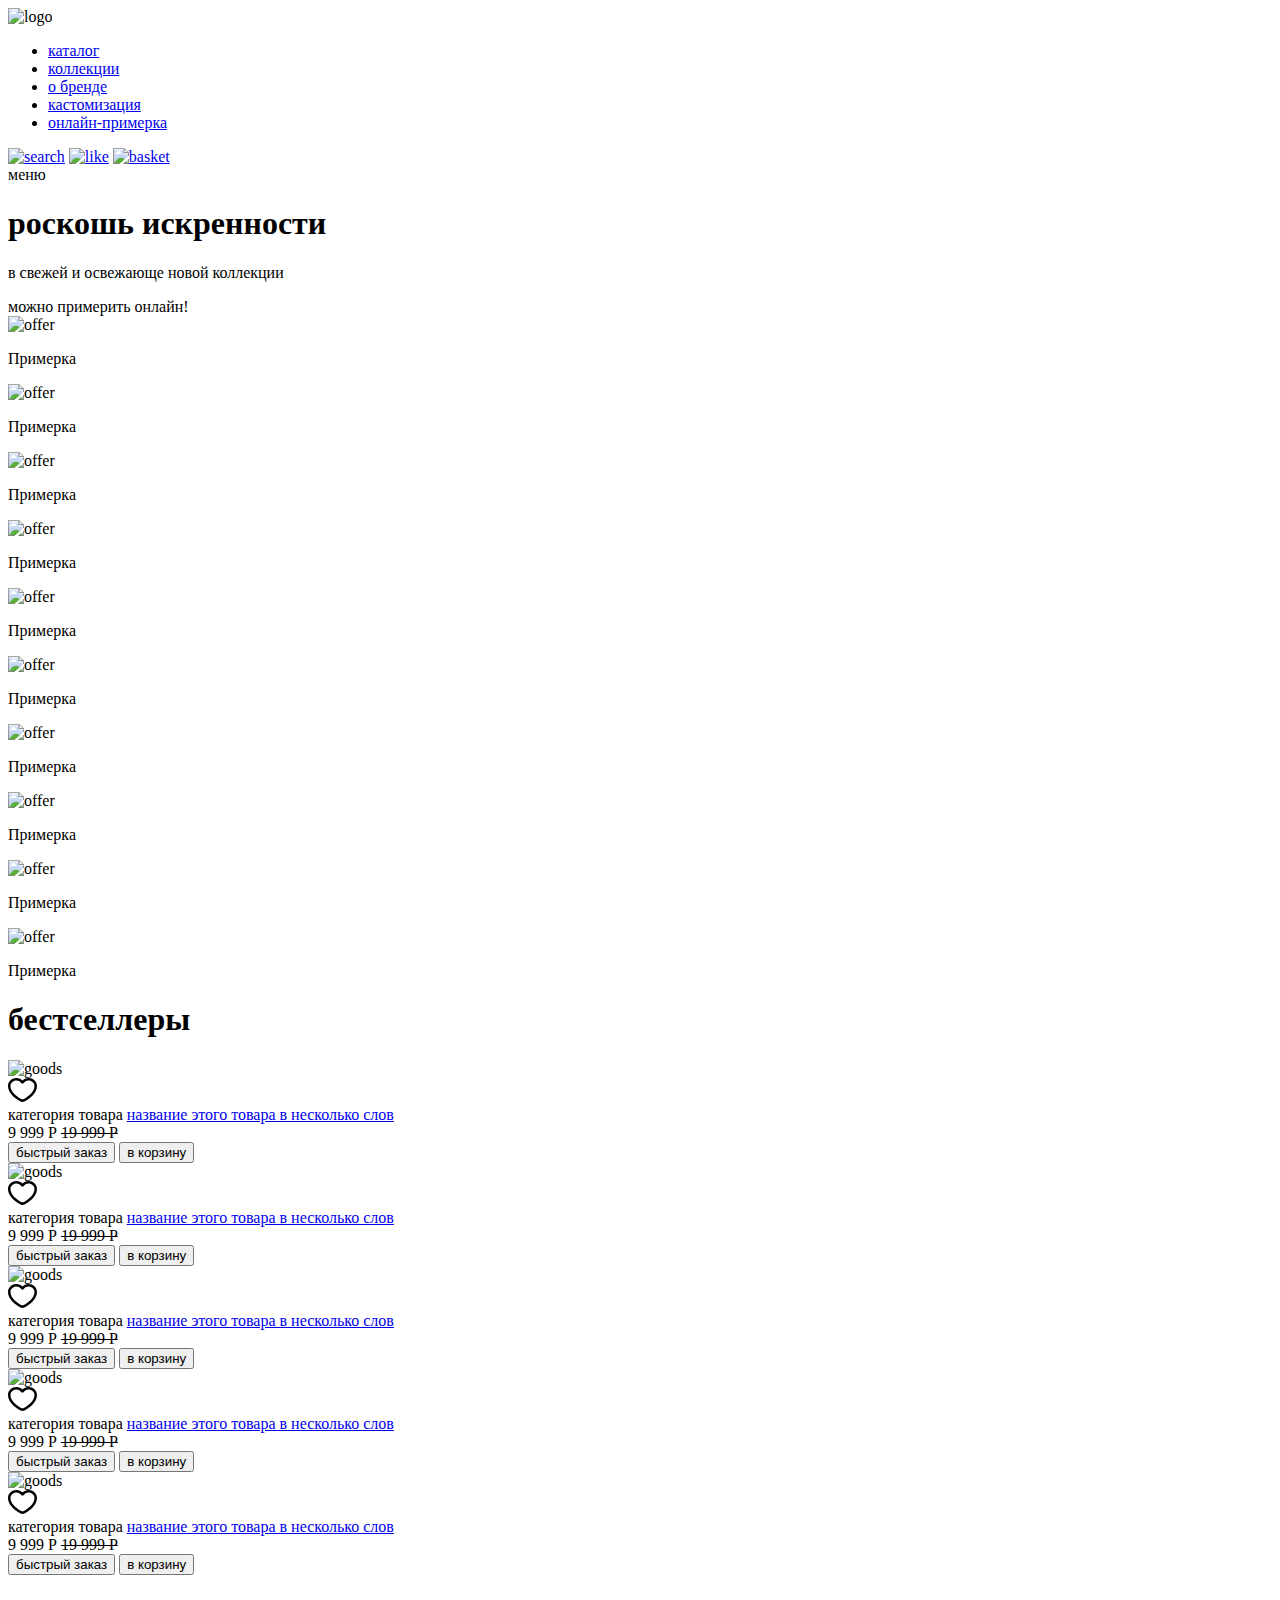
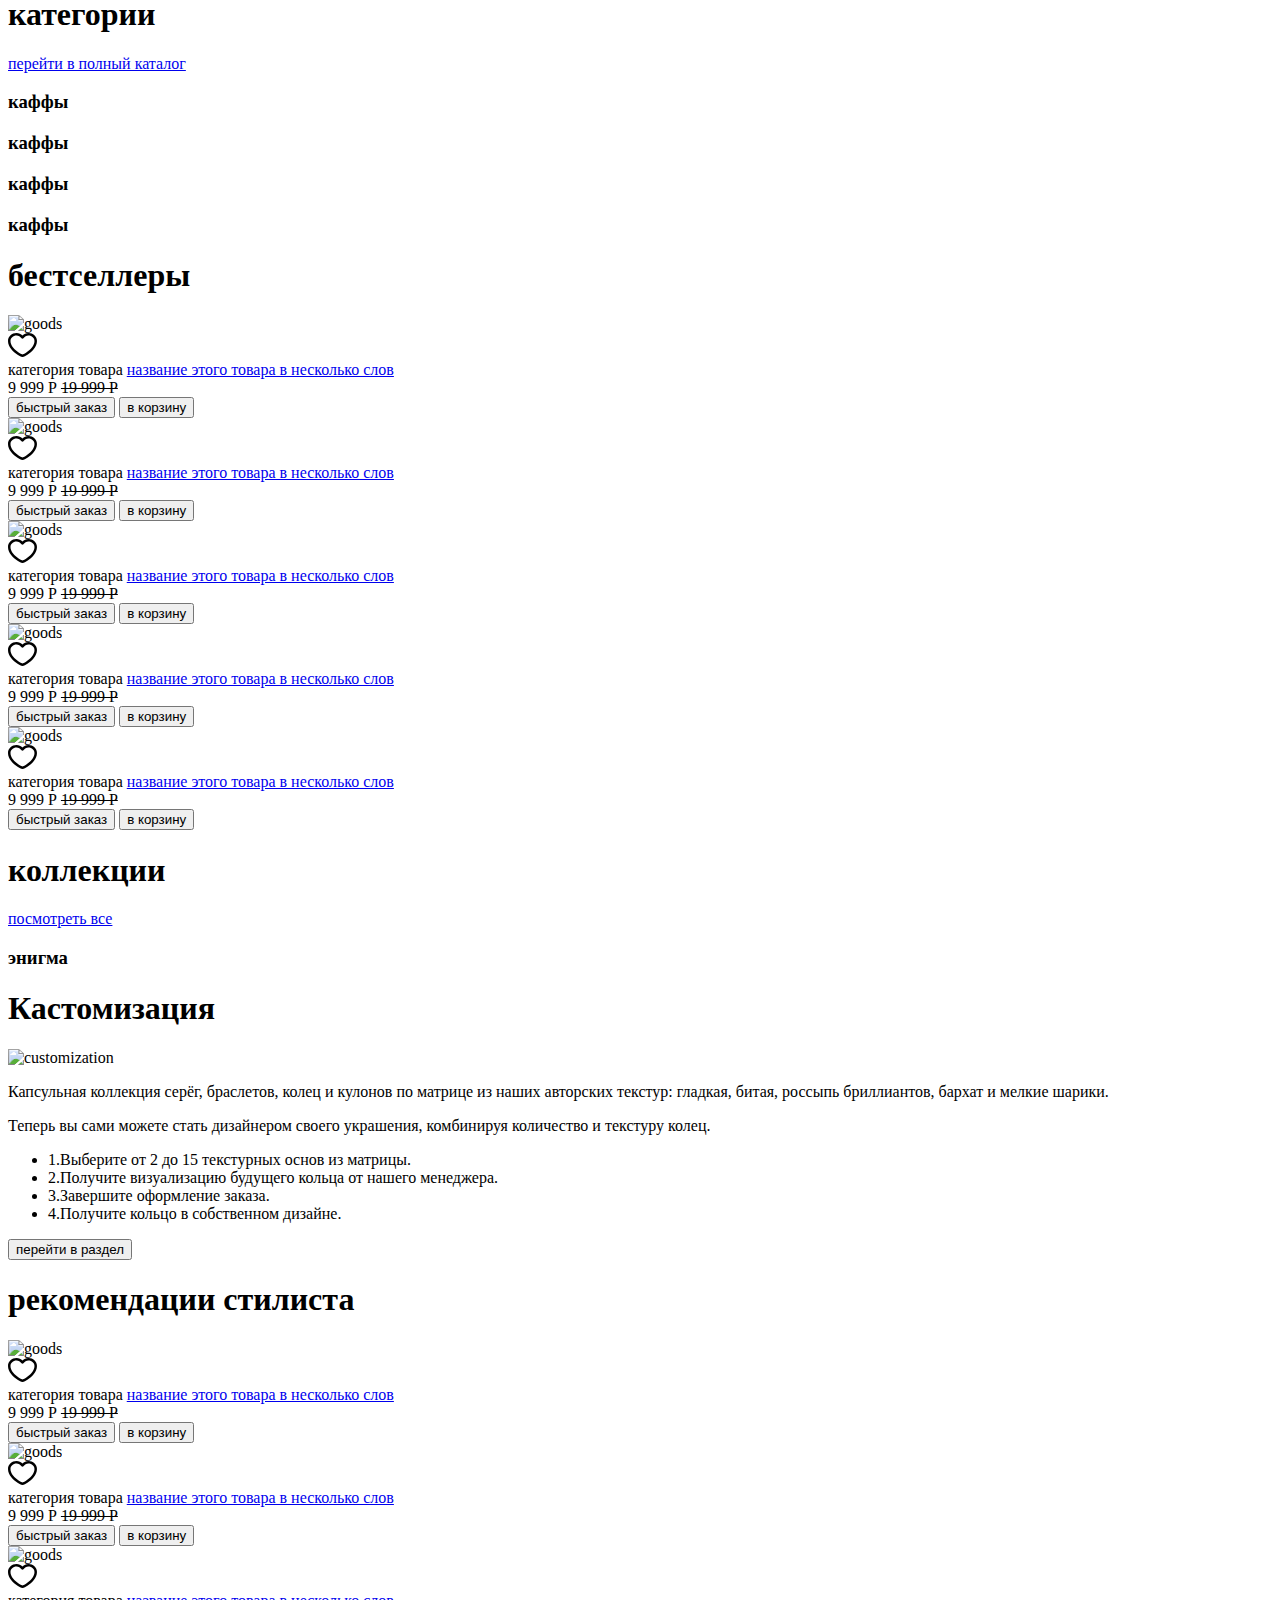
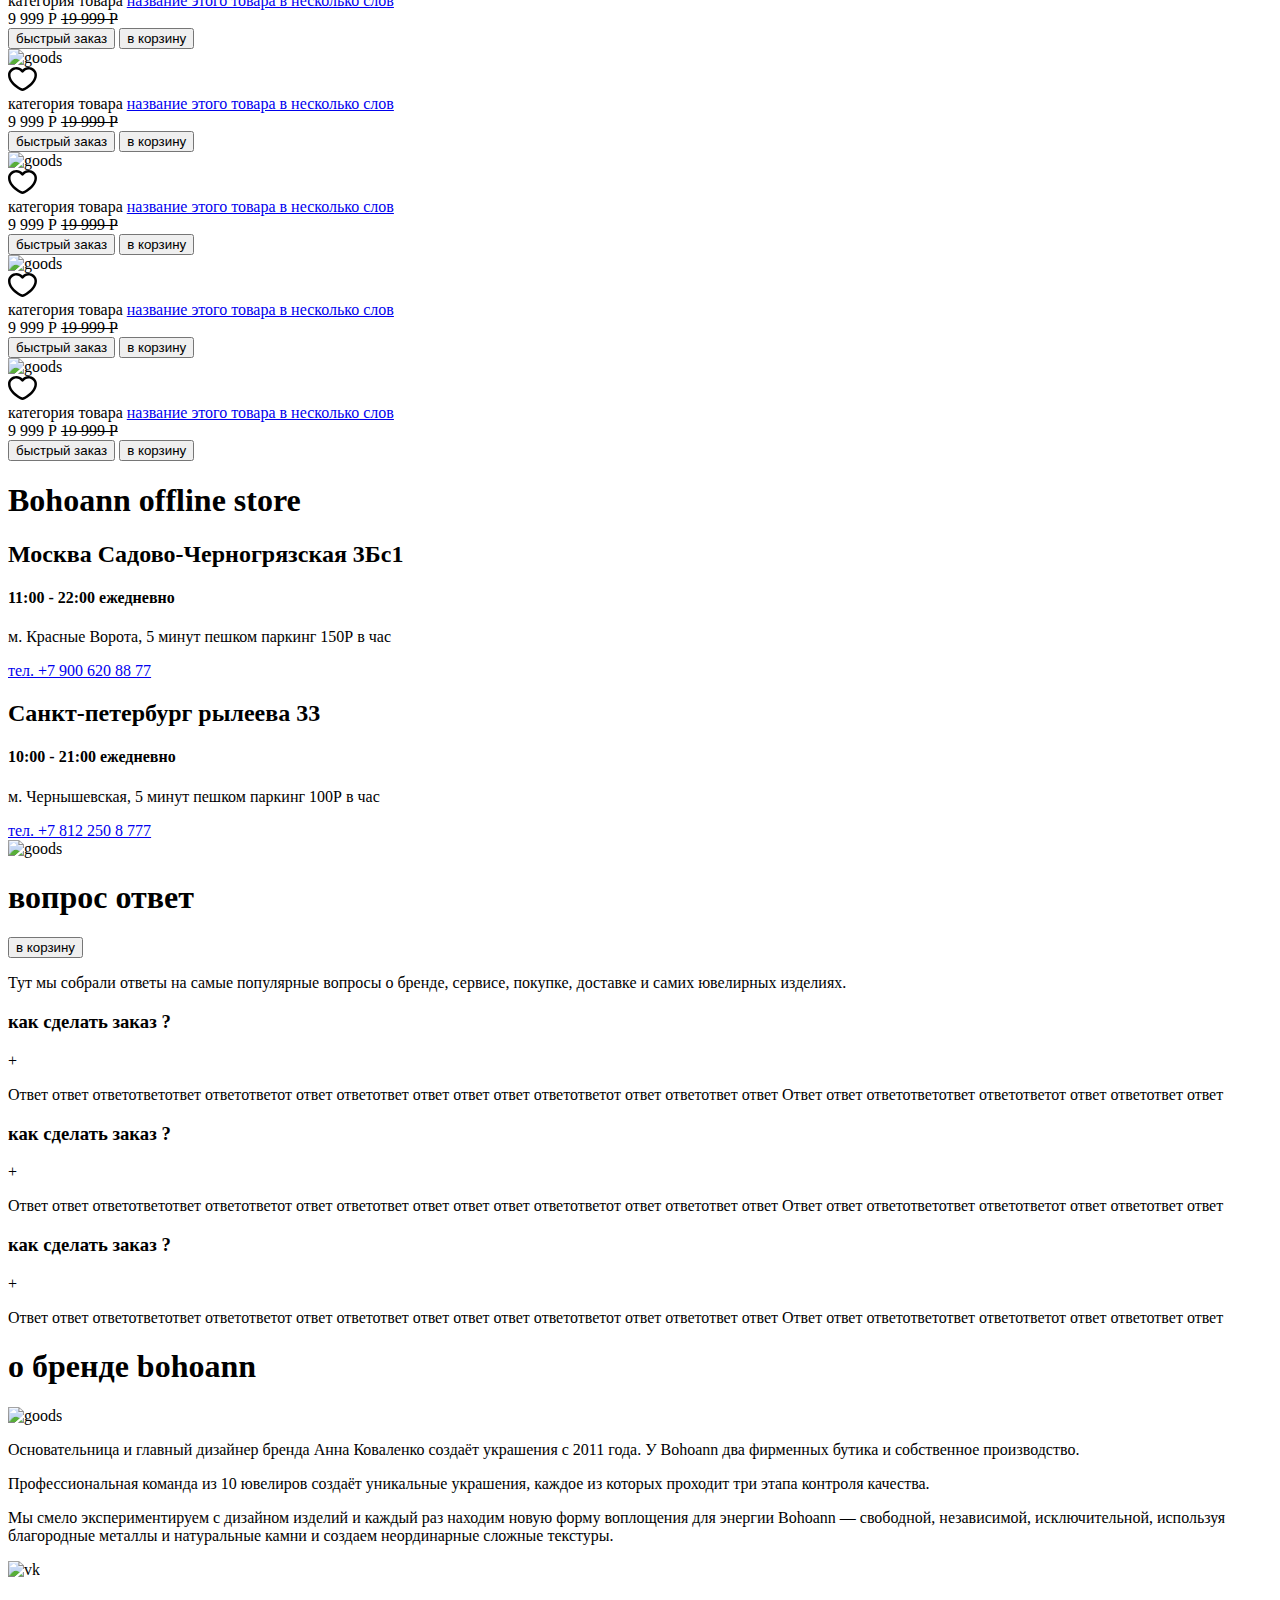
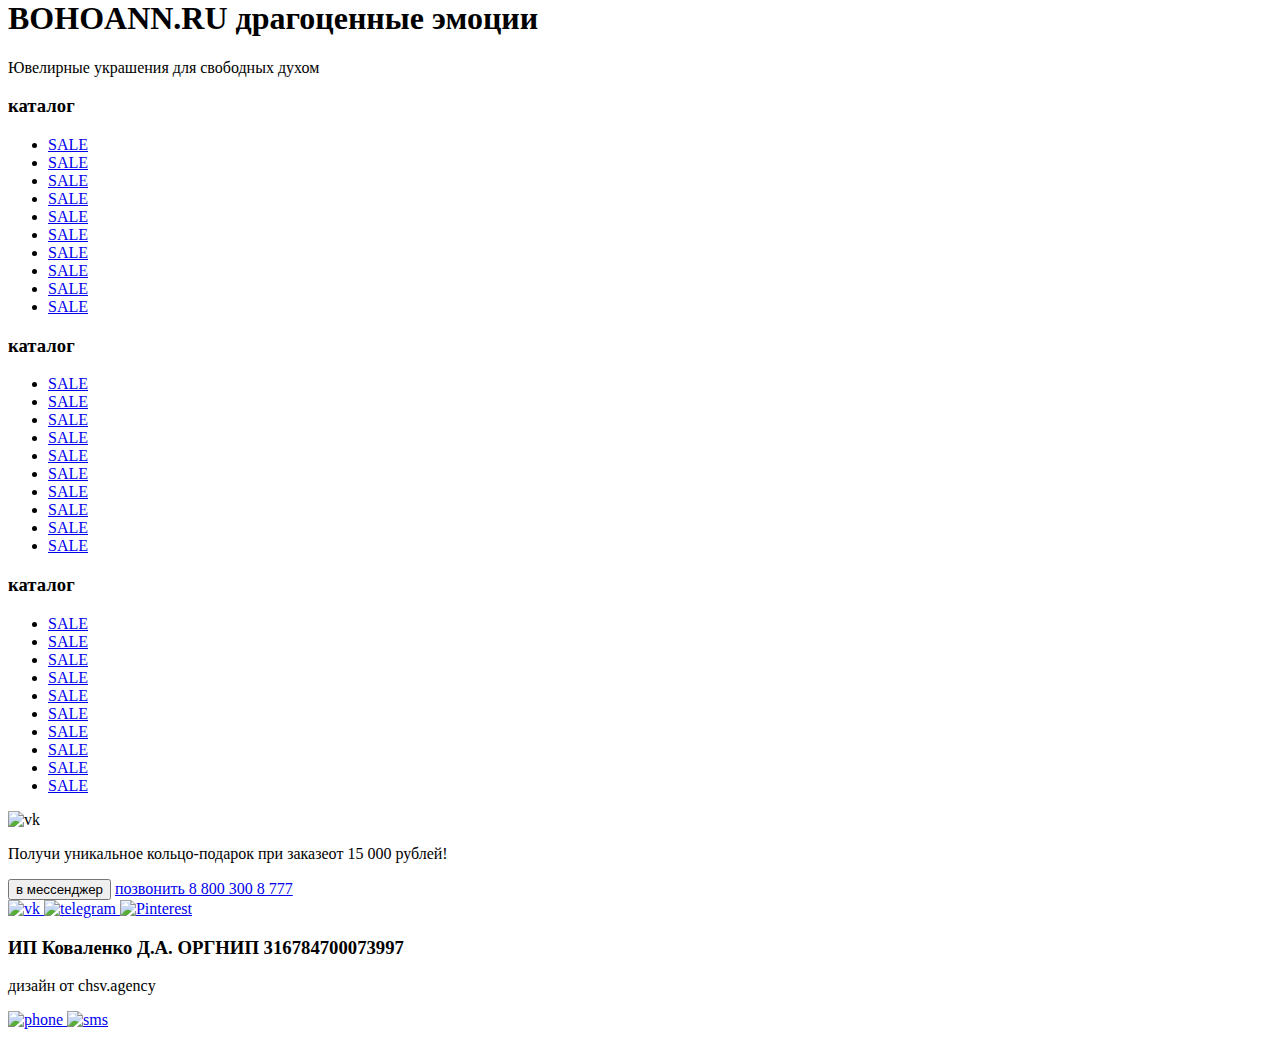
==== index.html @ 62b2c71e "Add files via upload" ====
<!DOCTYPE html>
<html lang="en">
<head>
	<meta charset="UTF-8">
	<meta name="viewport" content="width=device-width, initial-scale=1.0">
	<title>Document</title>

	<!-- style -->
	<link rel="stylesheet" type="text/css" href="assets/style/style.css">

	<!-- fonts -->
	<link rel="preconnect" href="https://fonts.googleapis.com">
	<link rel="preconnect" href="https://fonts.gstatic.com" crossorigin>
	<link href="https://fonts.googleapis.com/css2?family=Montserrat:ital,wght@0,200;0,400;0,500;0,600;1,300;1,600;1,700;1,800&display=swap" rel="stylesheet">

	<!-- libs -->
	<link rel="stylesheet" href="https://cdnjs.cloudflare.com/ajax/libs/slick-carousel/1.8.1/slick-theme.css" integrity="sha512-6lLUdeQ5uheMFbWm3CP271l14RsX1xtx+J5x2yeIDkkiBpeVTNhTqijME7GgRKKi6hCqovwCoBTlRBEC20M8Mg==" crossorigin="anonymous" referrerpolicy="no-referrer" />
	<link rel="stylesheet" href="https://cdnjs.cloudflare.com/ajax/libs/slick-carousel/1.8.1/slick.css" integrity="sha512-wR4oNhLBHf7smjy0K4oqzdWumd+r5/+6QO/vDda76MW5iug4PT7v86FoEkySIJft3XA0Ae6axhIvHrqwm793Nw==" crossorigin="anonymous" referrerpolicy="no-referrer" />
</head>
<body>
	
	<header>
		<div class="container">
			<div class="header__inner">
				<div class="logo">
					<img src="./assets/images/icons/logo.svg" alt="logo">
				</div>	
				<nav>
					<ul>
						<li>
							<a href="#">каталог</a>
						</li>
						<li>
							<a href="#">коллекции</a>
						</li>
						<li>
							<a href="#">о  бренде </a>
						</li>
						<li>
							<a href="#">кастомизация</a>
						</li>
						<li>
							<a href="#">онлайн-примерка</a>
						</li>
					</ul>
				</nav>
				<div class="icons">
					<a href="#"><img src="./assets/images/icons/search.svg" alt="search"></a>
					<a href="#"><img src="./assets/images/icons/like.svg" alt="like"></a>
					<a href="#"><img src="./assets/images/icons/basket.svg" alt="basket"></a>
				</div>
				<div class="menu">
					<span>меню</span>
				</div>	
			</div>
		</div>
	</header>

	<div class="intro">
		<div class="container">
			<div class="text">
				<h1>роскошь искренности</h1>
				<p>в свежей и освежающе новой коллекции</p>
				<span>можно примерить онлайн!</span>
			</div>
		</div>
	</div>

	<div class="offer">
		<div class="container">
			<div class="offer__inner">
				<a class="offer__item">
					<div class="img">
						<img src="./assets/images/offer.png" alt="offer">
					</div>
					<p>Примерка</p>
				</a>
				<a class="offer__item">
					<div class="img">
						<img src="./assets/images/offer.png" alt="offer">
					</div>
					<p>Примерка</p>
				</a>
				<a class="offer__item">
					<div class="img">
						<img src="./assets/images/offer.png" alt="offer">
					</div>
					<p>Примерка</p>
				</a>
				<a class="offer__item">
					<div class="img">
						<img src="./assets/images/offer.png" alt="offer">
					</div>
					<p>Примерка</p>
				</a>
				<a class="offer__item">
					<div class="img">
						<img src="./assets/images/offer.png" alt="offer">
					</div>
					<p>Примерка</p>
				</a>
				<a class="offer__item">
					<div class="img">
						<img src="./assets/images/offer.png" alt="offer">
					</div>
					<p>Примерка</p>
				</a>
				<a class="offer__item">
					<div class="img">
						<img src="./assets/images/offer.png" alt="offer">
					</div>
					<p>Примерка</p>
				</a>
				<a class="offer__item">
					<div class="img">
						<img src="./assets/images/offer.png" alt="offer">
					</div>
					<p>Примерка</p>
				</a>
				<a class="offer__item">
					<div class="img">
						<img src="./assets/images/offer.png" alt="offer">
					</div>
					<p>Примерка</p>
				</a>				
				<a class="offer__item">
					<div class="img">
						<img src="./assets/images/offer.png" alt="offer">
					</div>
					<p>Примерка</p>
				</a>

			</div>
		</div>
	</div>

	<div class="goods">
		<div class="container">
			<div class="goods__inner">
				<div class="goods__header"><h1>бестселлеры</h1><div class="googs__slick-arrows"></div></div>
				<div class="cards">
					<div class="goods__item">
						<div class="img">
							<img src="./assets/images/goods.png" alt="goods">
						</div>
						<div class="save">
							<svg xmlns="http://www.w3.org/2000/svg" width="29" height="24" viewBox="0 0 29 24" fill="none">
								<path fill-rule="evenodd" clip-rule="evenodd" d="M0 7.91139C0 3.4416 3.92134 0 8.52414 0C10.8968 0 12.9846 1.11251 14.4828 2.552C15.981 1.11251 18.0687 0 20.4414 0C25.0442 0 28.9655 3.4416 28.9655 7.91139C28.9655 10.9732 27.6598 13.6658 25.8508 15.9419C24.0449 18.2139 21.6827 20.1423 19.4209 21.7092C18.557 22.3077 17.6831 22.8598 16.8832 23.2671C16.1322 23.6496 15.2685 24 14.4828 24C13.697 24 12.8334 23.6496 12.0823 23.2671C11.2825 22.8598 10.4085 22.3077 9.5446 21.7092C7.28284 20.1423 4.92062 18.2139 3.11474 15.9419C1.30573 13.6658 0 10.9732 0 7.91139ZM8.52414 2.48276C5.08262 2.48276 2.48276 5.01368 2.48276 7.91139C2.48276 10.2344 3.46889 12.3972 5.05836 14.397C6.65095 16.4008 8.79381 18.1687 10.9585 19.6683C11.7776 20.2358 12.5491 20.7186 13.209 21.0547C13.9178 21.4157 14.3283 21.5172 14.4828 21.5172C14.6372 21.5172 15.0478 21.4157 15.7565 21.0547C16.4164 20.7186 17.1879 20.2358 18.007 19.6683C20.1717 18.1687 22.3146 16.4008 23.9072 14.397C25.4966 12.3972 26.4828 10.2344 26.4828 7.91139C26.4828 5.01368 23.8829 2.48276 20.4414 2.48276C18.4649 2.48276 16.6192 3.6636 15.4669 5.16235C15.2319 5.46796 14.8683 5.64706 14.4828 5.64706C14.0973 5.64706 13.7336 5.46796 13.4987 5.16235C12.3463 3.6636 10.5007 2.48276 8.52414 2.48276Z" fill="black"/>
							</svg>
						</div>
						<span>категория товара</span>
						<a href="#">название этого товара в несколько слов</a>
						<div class="price">
							<span>9 999 Р</span>
							<s>19 999 Р</s>
						</div>
						<div class="buttons">
							<a href="#"><button class="button black"><span>быстрый заказ</span></button></a>
							<a href="#"><button class="button white">в корзину</button></a>
						</div>
					</div>
					<div class="goods__item">
						<div class="img">
							<img src="./assets/images/goods.png" alt="goods">
						</div>
						<div class="save">
							<svg xmlns="http://www.w3.org/2000/svg" width="29" height="24" viewBox="0 0 29 24" fill="none">
								<path fill-rule="evenodd" clip-rule="evenodd" d="M0 7.91139C0 3.4416 3.92134 0 8.52414 0C10.8968 0 12.9846 1.11251 14.4828 2.552C15.981 1.11251 18.0687 0 20.4414 0C25.0442 0 28.9655 3.4416 28.9655 7.91139C28.9655 10.9732 27.6598 13.6658 25.8508 15.9419C24.0449 18.2139 21.6827 20.1423 19.4209 21.7092C18.557 22.3077 17.6831 22.8598 16.8832 23.2671C16.1322 23.6496 15.2685 24 14.4828 24C13.697 24 12.8334 23.6496 12.0823 23.2671C11.2825 22.8598 10.4085 22.3077 9.5446 21.7092C7.28284 20.1423 4.92062 18.2139 3.11474 15.9419C1.30573 13.6658 0 10.9732 0 7.91139ZM8.52414 2.48276C5.08262 2.48276 2.48276 5.01368 2.48276 7.91139C2.48276 10.2344 3.46889 12.3972 5.05836 14.397C6.65095 16.4008 8.79381 18.1687 10.9585 19.6683C11.7776 20.2358 12.5491 20.7186 13.209 21.0547C13.9178 21.4157 14.3283 21.5172 14.4828 21.5172C14.6372 21.5172 15.0478 21.4157 15.7565 21.0547C16.4164 20.7186 17.1879 20.2358 18.007 19.6683C20.1717 18.1687 22.3146 16.4008 23.9072 14.397C25.4966 12.3972 26.4828 10.2344 26.4828 7.91139C26.4828 5.01368 23.8829 2.48276 20.4414 2.48276C18.4649 2.48276 16.6192 3.6636 15.4669 5.16235C15.2319 5.46796 14.8683 5.64706 14.4828 5.64706C14.0973 5.64706 13.7336 5.46796 13.4987 5.16235C12.3463 3.6636 10.5007 2.48276 8.52414 2.48276Z" fill="black"/>
							</svg>
						</div>
						<span>категория товара</span>
						<a href="#">название этого товара в несколько слов</a>
						<div class="price">
							<span>9 999 Р</span>
							<s>19 999 Р</s>
						</div>
						<div class="buttons">
							<a href="#"><button class="button black"><span>быстрый заказ</span></button></a>
							<a href="#"><button class="button white">в корзину</button></a>
						</div>
					</div>
					<div class="goods__item">
						<div class="img">
							<img src="./assets/images/goods.png" alt="goods">
						</div>
						<div class="save">
							<svg xmlns="http://www.w3.org/2000/svg" width="29" height="24" viewBox="0 0 29 24" fill="none">
								<path fill-rule="evenodd" clip-rule="evenodd" d="M0 7.91139C0 3.4416 3.92134 0 8.52414 0C10.8968 0 12.9846 1.11251 14.4828 2.552C15.981 1.11251 18.0687 0 20.4414 0C25.0442 0 28.9655 3.4416 28.9655 7.91139C28.9655 10.9732 27.6598 13.6658 25.8508 15.9419C24.0449 18.2139 21.6827 20.1423 19.4209 21.7092C18.557 22.3077 17.6831 22.8598 16.8832 23.2671C16.1322 23.6496 15.2685 24 14.4828 24C13.697 24 12.8334 23.6496 12.0823 23.2671C11.2825 22.8598 10.4085 22.3077 9.5446 21.7092C7.28284 20.1423 4.92062 18.2139 3.11474 15.9419C1.30573 13.6658 0 10.9732 0 7.91139ZM8.52414 2.48276C5.08262 2.48276 2.48276 5.01368 2.48276 7.91139C2.48276 10.2344 3.46889 12.3972 5.05836 14.397C6.65095 16.4008 8.79381 18.1687 10.9585 19.6683C11.7776 20.2358 12.5491 20.7186 13.209 21.0547C13.9178 21.4157 14.3283 21.5172 14.4828 21.5172C14.6372 21.5172 15.0478 21.4157 15.7565 21.0547C16.4164 20.7186 17.1879 20.2358 18.007 19.6683C20.1717 18.1687 22.3146 16.4008 23.9072 14.397C25.4966 12.3972 26.4828 10.2344 26.4828 7.91139C26.4828 5.01368 23.8829 2.48276 20.4414 2.48276C18.4649 2.48276 16.6192 3.6636 15.4669 5.16235C15.2319 5.46796 14.8683 5.64706 14.4828 5.64706C14.0973 5.64706 13.7336 5.46796 13.4987 5.16235C12.3463 3.6636 10.5007 2.48276 8.52414 2.48276Z" fill="black"/>
							</svg>
						</div>
						<span>категория товара</span>
						<a href="#">название этого товара в несколько слов</a>
						<div class="price">
							<span>9 999 Р</span>
							<s>19 999 Р</s>
						</div>
						<div class="buttons">
							<a href="#"><button class="button black"><span>быстрый заказ</span></button></a>
							<a href="#"><button class="button white">в корзину</button></a>
						</div>
					</div>
					<div class="goods__item">
						<div class="img">
							<img src="./assets/images/goods.png" alt="goods">
						</div>
						<div class="save">
							<svg xmlns="http://www.w3.org/2000/svg" width="29" height="24" viewBox="0 0 29 24" fill="none">
								<path fill-rule="evenodd" clip-rule="evenodd" d="M0 7.91139C0 3.4416 3.92134 0 8.52414 0C10.8968 0 12.9846 1.11251 14.4828 2.552C15.981 1.11251 18.0687 0 20.4414 0C25.0442 0 28.9655 3.4416 28.9655 7.91139C28.9655 10.9732 27.6598 13.6658 25.8508 15.9419C24.0449 18.2139 21.6827 20.1423 19.4209 21.7092C18.557 22.3077 17.6831 22.8598 16.8832 23.2671C16.1322 23.6496 15.2685 24 14.4828 24C13.697 24 12.8334 23.6496 12.0823 23.2671C11.2825 22.8598 10.4085 22.3077 9.5446 21.7092C7.28284 20.1423 4.92062 18.2139 3.11474 15.9419C1.30573 13.6658 0 10.9732 0 7.91139ZM8.52414 2.48276C5.08262 2.48276 2.48276 5.01368 2.48276 7.91139C2.48276 10.2344 3.46889 12.3972 5.05836 14.397C6.65095 16.4008 8.79381 18.1687 10.9585 19.6683C11.7776 20.2358 12.5491 20.7186 13.209 21.0547C13.9178 21.4157 14.3283 21.5172 14.4828 21.5172C14.6372 21.5172 15.0478 21.4157 15.7565 21.0547C16.4164 20.7186 17.1879 20.2358 18.007 19.6683C20.1717 18.1687 22.3146 16.4008 23.9072 14.397C25.4966 12.3972 26.4828 10.2344 26.4828 7.91139C26.4828 5.01368 23.8829 2.48276 20.4414 2.48276C18.4649 2.48276 16.6192 3.6636 15.4669 5.16235C15.2319 5.46796 14.8683 5.64706 14.4828 5.64706C14.0973 5.64706 13.7336 5.46796 13.4987 5.16235C12.3463 3.6636 10.5007 2.48276 8.52414 2.48276Z" fill="black"/>
							</svg>
						</div>
						<span>категория товара</span>
						<a href="#">название этого товара в несколько слов</a>
						<div class="price">
							<span>9 999 Р</span>
							<s>19 999 Р</s>
						</div>
						<div class="buttons">
							<a href="#"><button class="button black"><span>быстрый заказ</span></button></a>
							<a href="#"><button class="button white">в корзину</button></a>
						</div>
					</div>
					<div class="goods__item">
						<div class="img">
							<img src="./assets/images/goods.png" alt="goods">
						</div>
						<div class="save">
							<svg xmlns="http://www.w3.org/2000/svg" width="29" height="24" viewBox="0 0 29 24" fill="none">
								<path fill-rule="evenodd" clip-rule="evenodd" d="M0 7.91139C0 3.4416 3.92134 0 8.52414 0C10.8968 0 12.9846 1.11251 14.4828 2.552C15.981 1.11251 18.0687 0 20.4414 0C25.0442 0 28.9655 3.4416 28.9655 7.91139C28.9655 10.9732 27.6598 13.6658 25.8508 15.9419C24.0449 18.2139 21.6827 20.1423 19.4209 21.7092C18.557 22.3077 17.6831 22.8598 16.8832 23.2671C16.1322 23.6496 15.2685 24 14.4828 24C13.697 24 12.8334 23.6496 12.0823 23.2671C11.2825 22.8598 10.4085 22.3077 9.5446 21.7092C7.28284 20.1423 4.92062 18.2139 3.11474 15.9419C1.30573 13.6658 0 10.9732 0 7.91139ZM8.52414 2.48276C5.08262 2.48276 2.48276 5.01368 2.48276 7.91139C2.48276 10.2344 3.46889 12.3972 5.05836 14.397C6.65095 16.4008 8.79381 18.1687 10.9585 19.6683C11.7776 20.2358 12.5491 20.7186 13.209 21.0547C13.9178 21.4157 14.3283 21.5172 14.4828 21.5172C14.6372 21.5172 15.0478 21.4157 15.7565 21.0547C16.4164 20.7186 17.1879 20.2358 18.007 19.6683C20.1717 18.1687 22.3146 16.4008 23.9072 14.397C25.4966 12.3972 26.4828 10.2344 26.4828 7.91139C26.4828 5.01368 23.8829 2.48276 20.4414 2.48276C18.4649 2.48276 16.6192 3.6636 15.4669 5.16235C15.2319 5.46796 14.8683 5.64706 14.4828 5.64706C14.0973 5.64706 13.7336 5.46796 13.4987 5.16235C12.3463 3.6636 10.5007 2.48276 8.52414 2.48276Z" fill="black"/>
							</svg>
						</div>
						<span>категория товара</span>
						<a href="#">название этого товара в несколько слов</a>
						<div class="price">
							<span>9 999 Р</span>
							<s>19 999 Р</s>
						</div>
						<div class="buttons">
							<a href="#"><button class="button black"><span>быстрый заказ</span></button></a>
							<a href="#"><button class="button white">в корзину</button></a>
						</div>
					</div>
				</div>	
			</div>
		</div>
	</div>

	<div class="goods categories">
		<div class="container">
			<div class="goods__inner">
				<div class="goods__header"><h1>категории </h1><a href="#">перейти в полный каталог</a><div class="googs__slick-arrows"></div></div>
				<div class="cards">
					<div class="goods__item" style="background: url('./assets/images/black.png');">
						<h3>каффы</h3>
					</div>
					<div class="goods__item" style="background: url('./assets/images/black.png');">
						<h3>каффы</h3>
					</div>
					<div class="goods__item" style="background: url('./assets/images/black.png');">
						<h3>каффы</h3>
					</div>
					<div class="goods__item" style="background: url('./assets/images/black.png');">
						<h3>каффы</h3>
					</div>

				</div>	
			</div>
		</div>
	</div>

	<div class="goods gold">
		<div class="container">
			<div class="goods__inner">
				<div class="goods__header"><h1>бестселлеры</h1><div class="googs__slick-arrows"></div></div>
				<div class="cards">
					<div class="goods__item gold">
						<div class="img">
							<img src="./assets/images/goods.png" alt="goods">
						</div>
						<div class="save">
							<svg xmlns="http://www.w3.org/2000/svg" width="29" height="24" viewBox="0 0 29 24" fill="none">
								<path fill-rule="evenodd" clip-rule="evenodd" d="M0 7.91139C0 3.4416 3.92134 0 8.52414 0C10.8968 0 12.9846 1.11251 14.4828 2.552C15.981 1.11251 18.0687 0 20.4414 0C25.0442 0 28.9655 3.4416 28.9655 7.91139C28.9655 10.9732 27.6598 13.6658 25.8508 15.9419C24.0449 18.2139 21.6827 20.1423 19.4209 21.7092C18.557 22.3077 17.6831 22.8598 16.8832 23.2671C16.1322 23.6496 15.2685 24 14.4828 24C13.697 24 12.8334 23.6496 12.0823 23.2671C11.2825 22.8598 10.4085 22.3077 9.5446 21.7092C7.28284 20.1423 4.92062 18.2139 3.11474 15.9419C1.30573 13.6658 0 10.9732 0 7.91139ZM8.52414 2.48276C5.08262 2.48276 2.48276 5.01368 2.48276 7.91139C2.48276 10.2344 3.46889 12.3972 5.05836 14.397C6.65095 16.4008 8.79381 18.1687 10.9585 19.6683C11.7776 20.2358 12.5491 20.7186 13.209 21.0547C13.9178 21.4157 14.3283 21.5172 14.4828 21.5172C14.6372 21.5172 15.0478 21.4157 15.7565 21.0547C16.4164 20.7186 17.1879 20.2358 18.007 19.6683C20.1717 18.1687 22.3146 16.4008 23.9072 14.397C25.4966 12.3972 26.4828 10.2344 26.4828 7.91139C26.4828 5.01368 23.8829 2.48276 20.4414 2.48276C18.4649 2.48276 16.6192 3.6636 15.4669 5.16235C15.2319 5.46796 14.8683 5.64706 14.4828 5.64706C14.0973 5.64706 13.7336 5.46796 13.4987 5.16235C12.3463 3.6636 10.5007 2.48276 8.52414 2.48276Z" fill="black"/>
							</svg>
						</div>
						<span>категория товара</span>
						<a href="#">название этого товара в несколько слов</a>
						<div class="price">
							<span>9 999 Р</span>
							<s>19 999 Р</s>
						</div>
						<div class="buttons">
							<a href="#"><button class="button black"><span>быстрый заказ</span></button></a>
							<a href="#"><button class="button white">в корзину</button></a>
						</div>
					</div>
					<div class="goods__item gold">
						<div class="img">
							<img src="./assets/images/goods.png" alt="goods">
						</div>
						<div class="save">
							<svg xmlns="http://www.w3.org/2000/svg" width="29" height="24" viewBox="0 0 29 24" fill="none">
								<path fill-rule="evenodd" clip-rule="evenodd" d="M0 7.91139C0 3.4416 3.92134 0 8.52414 0C10.8968 0 12.9846 1.11251 14.4828 2.552C15.981 1.11251 18.0687 0 20.4414 0C25.0442 0 28.9655 3.4416 28.9655 7.91139C28.9655 10.9732 27.6598 13.6658 25.8508 15.9419C24.0449 18.2139 21.6827 20.1423 19.4209 21.7092C18.557 22.3077 17.6831 22.8598 16.8832 23.2671C16.1322 23.6496 15.2685 24 14.4828 24C13.697 24 12.8334 23.6496 12.0823 23.2671C11.2825 22.8598 10.4085 22.3077 9.5446 21.7092C7.28284 20.1423 4.92062 18.2139 3.11474 15.9419C1.30573 13.6658 0 10.9732 0 7.91139ZM8.52414 2.48276C5.08262 2.48276 2.48276 5.01368 2.48276 7.91139C2.48276 10.2344 3.46889 12.3972 5.05836 14.397C6.65095 16.4008 8.79381 18.1687 10.9585 19.6683C11.7776 20.2358 12.5491 20.7186 13.209 21.0547C13.9178 21.4157 14.3283 21.5172 14.4828 21.5172C14.6372 21.5172 15.0478 21.4157 15.7565 21.0547C16.4164 20.7186 17.1879 20.2358 18.007 19.6683C20.1717 18.1687 22.3146 16.4008 23.9072 14.397C25.4966 12.3972 26.4828 10.2344 26.4828 7.91139C26.4828 5.01368 23.8829 2.48276 20.4414 2.48276C18.4649 2.48276 16.6192 3.6636 15.4669 5.16235C15.2319 5.46796 14.8683 5.64706 14.4828 5.64706C14.0973 5.64706 13.7336 5.46796 13.4987 5.16235C12.3463 3.6636 10.5007 2.48276 8.52414 2.48276Z" fill="black"/>
							</svg>
						</div>
						<span>категория товара</span>
						<a href="#">название этого товара в несколько слов</a>
						<div class="price">
							<span>9 999 Р</span>
							<s>19 999 Р</s>
						</div>
						<div class="buttons">
							<a href="#"><button class="button black"><span>быстрый заказ</span></button></a>
							<a href="#"><button class="button white">в корзину</button></a>
						</div>
					</div>
					<div class="goods__item gold">
						<div class="img">
							<img src="./assets/images/goods.png" alt="goods">
						</div>
						<div class="save">
							<svg xmlns="http://www.w3.org/2000/svg" width="29" height="24" viewBox="0 0 29 24" fill="none">
								<path fill-rule="evenodd" clip-rule="evenodd" d="M0 7.91139C0 3.4416 3.92134 0 8.52414 0C10.8968 0 12.9846 1.11251 14.4828 2.552C15.981 1.11251 18.0687 0 20.4414 0C25.0442 0 28.9655 3.4416 28.9655 7.91139C28.9655 10.9732 27.6598 13.6658 25.8508 15.9419C24.0449 18.2139 21.6827 20.1423 19.4209 21.7092C18.557 22.3077 17.6831 22.8598 16.8832 23.2671C16.1322 23.6496 15.2685 24 14.4828 24C13.697 24 12.8334 23.6496 12.0823 23.2671C11.2825 22.8598 10.4085 22.3077 9.5446 21.7092C7.28284 20.1423 4.92062 18.2139 3.11474 15.9419C1.30573 13.6658 0 10.9732 0 7.91139ZM8.52414 2.48276C5.08262 2.48276 2.48276 5.01368 2.48276 7.91139C2.48276 10.2344 3.46889 12.3972 5.05836 14.397C6.65095 16.4008 8.79381 18.1687 10.9585 19.6683C11.7776 20.2358 12.5491 20.7186 13.209 21.0547C13.9178 21.4157 14.3283 21.5172 14.4828 21.5172C14.6372 21.5172 15.0478 21.4157 15.7565 21.0547C16.4164 20.7186 17.1879 20.2358 18.007 19.6683C20.1717 18.1687 22.3146 16.4008 23.9072 14.397C25.4966 12.3972 26.4828 10.2344 26.4828 7.91139C26.4828 5.01368 23.8829 2.48276 20.4414 2.48276C18.4649 2.48276 16.6192 3.6636 15.4669 5.16235C15.2319 5.46796 14.8683 5.64706 14.4828 5.64706C14.0973 5.64706 13.7336 5.46796 13.4987 5.16235C12.3463 3.6636 10.5007 2.48276 8.52414 2.48276Z" fill="black"/>
							</svg>
						</div>
						<span>категория товара</span>
						<a href="#">название этого товара в несколько слов</a>
						<div class="price">
							<span>9 999 Р</span>
							<s>19 999 Р</s>
						</div>
						<div class="buttons">
							<a href="#"><button class="button black"><span>быстрый заказ</span></button></a>
							<a href="#"><button class="button white">в корзину</button></a>
						</div>
					</div>
					<div class="goods__item gold">
						<div class="img">
							<img src="./assets/images/goods.png" alt="goods">
						</div>
						<div class="save">
							<svg xmlns="http://www.w3.org/2000/svg" width="29" height="24" viewBox="0 0 29 24" fill="none">
								<path fill-rule="evenodd" clip-rule="evenodd" d="M0 7.91139C0 3.4416 3.92134 0 8.52414 0C10.8968 0 12.9846 1.11251 14.4828 2.552C15.981 1.11251 18.0687 0 20.4414 0C25.0442 0 28.9655 3.4416 28.9655 7.91139C28.9655 10.9732 27.6598 13.6658 25.8508 15.9419C24.0449 18.2139 21.6827 20.1423 19.4209 21.7092C18.557 22.3077 17.6831 22.8598 16.8832 23.2671C16.1322 23.6496 15.2685 24 14.4828 24C13.697 24 12.8334 23.6496 12.0823 23.2671C11.2825 22.8598 10.4085 22.3077 9.5446 21.7092C7.28284 20.1423 4.92062 18.2139 3.11474 15.9419C1.30573 13.6658 0 10.9732 0 7.91139ZM8.52414 2.48276C5.08262 2.48276 2.48276 5.01368 2.48276 7.91139C2.48276 10.2344 3.46889 12.3972 5.05836 14.397C6.65095 16.4008 8.79381 18.1687 10.9585 19.6683C11.7776 20.2358 12.5491 20.7186 13.209 21.0547C13.9178 21.4157 14.3283 21.5172 14.4828 21.5172C14.6372 21.5172 15.0478 21.4157 15.7565 21.0547C16.4164 20.7186 17.1879 20.2358 18.007 19.6683C20.1717 18.1687 22.3146 16.4008 23.9072 14.397C25.4966 12.3972 26.4828 10.2344 26.4828 7.91139C26.4828 5.01368 23.8829 2.48276 20.4414 2.48276C18.4649 2.48276 16.6192 3.6636 15.4669 5.16235C15.2319 5.46796 14.8683 5.64706 14.4828 5.64706C14.0973 5.64706 13.7336 5.46796 13.4987 5.16235C12.3463 3.6636 10.5007 2.48276 8.52414 2.48276Z" fill="black"/>
							</svg>
						</div>
						<span>категория товара</span>
						<a href="#">название этого товара в несколько слов</a>
						<div class="price">
							<span>9 999 Р</span>
							<s>19 999 Р</s>
						</div>
						<div class="buttons">
							<a href="#"><button class="button black"><span>быстрый заказ</span></button></a>
							<a href="#"><button class="button white">в корзину</button></a>
						</div>
					</div>
					<div class="goods__item gold">
						<div class="img">
							<img src="./assets/images/goods.png" alt="goods">
						</div>
						<div class="save">
							<svg xmlns="http://www.w3.org/2000/svg" width="29" height="24" viewBox="0 0 29 24" fill="none">
								<path fill-rule="evenodd" clip-rule="evenodd" d="M0 7.91139C0 3.4416 3.92134 0 8.52414 0C10.8968 0 12.9846 1.11251 14.4828 2.552C15.981 1.11251 18.0687 0 20.4414 0C25.0442 0 28.9655 3.4416 28.9655 7.91139C28.9655 10.9732 27.6598 13.6658 25.8508 15.9419C24.0449 18.2139 21.6827 20.1423 19.4209 21.7092C18.557 22.3077 17.6831 22.8598 16.8832 23.2671C16.1322 23.6496 15.2685 24 14.4828 24C13.697 24 12.8334 23.6496 12.0823 23.2671C11.2825 22.8598 10.4085 22.3077 9.5446 21.7092C7.28284 20.1423 4.92062 18.2139 3.11474 15.9419C1.30573 13.6658 0 10.9732 0 7.91139ZM8.52414 2.48276C5.08262 2.48276 2.48276 5.01368 2.48276 7.91139C2.48276 10.2344 3.46889 12.3972 5.05836 14.397C6.65095 16.4008 8.79381 18.1687 10.9585 19.6683C11.7776 20.2358 12.5491 20.7186 13.209 21.0547C13.9178 21.4157 14.3283 21.5172 14.4828 21.5172C14.6372 21.5172 15.0478 21.4157 15.7565 21.0547C16.4164 20.7186 17.1879 20.2358 18.007 19.6683C20.1717 18.1687 22.3146 16.4008 23.9072 14.397C25.4966 12.3972 26.4828 10.2344 26.4828 7.91139C26.4828 5.01368 23.8829 2.48276 20.4414 2.48276C18.4649 2.48276 16.6192 3.6636 15.4669 5.16235C15.2319 5.46796 14.8683 5.64706 14.4828 5.64706C14.0973 5.64706 13.7336 5.46796 13.4987 5.16235C12.3463 3.6636 10.5007 2.48276 8.52414 2.48276Z" fill="black"/>
							</svg>
						</div>
						<span>категория товара</span>
						<a href="#">название этого товара в несколько слов</a>
						<div class="price">
							<span>9 999 Р</span>
							<s>19 999 Р</s>
						</div>
						<div class="buttons">
							<a href="#"><button class="button black"><span>быстрый заказ</span></button></a>
							<a href="#"><button class="button white">в корзину</button></a>
						</div>
					</div>
				</div>	
			</div>
		</div>
	</div>

	<div class="slider-block collections">
		<div class="">
			<div class="slider-block__header container">
				<h1>коллекции</h1>
				<a href="#">посмотреть все</a>
			</div>
			<div class="content">
				<div class="slider__item" style="background: url('./assets/images/collection.png'); background-repeat: no-repeat; background-size: cover; background-position: center;">
					<h3>энигма</h3>
				</div>
			</div>
		</div>
	</div>

	<div class="customization">
		<div class="container">
			<div class="customization__inner">
				<h1>Кастомизация </h1>
				<div class="content">
					<div class="img">
						<img src="./assets/images/customization.png" alt="customization">
					</div>	
					<div class="text">
						<p>Капсульная коллекция серёг, браслетов, колец и кулонов  по матрице из наших авторских текстур: гладкая, битая, россыпь бриллиантов, бархат и мелкие шарики. </p>
						<p>Теперь вы сами можете стать дизайнером своего украшения, комбинируя количество и текстуру колец.</p>
						<ul>
							<li><span>1.</span>Выберите от 2 до 15 текстурных основ из матрицы.</li>
							<li><span>2.</span>Получите визуализацию будущего кольца от нашего менеджера.</li>
							<li><span>3.</span>Завершите оформление заказа.</li>
							<li><span>4.</span>Получите кольцо в собственном дизайне.</li>
						</ul>
						<a href="#"><button class="button white">перейти в раздел</button></a>
					</div>
				</div>
			</div>
		</div>
	</div>

	<div class="goods recommendations">
		<div class="container">
			<div class="goods__inner">
				<div class="goods__header"><h1>рекомендации стилиста</h1><div class="googs__slick-arrows"></div></div>
				<div class="cards">
					<div class="goods__item">
						<div class="img">
							<img src="./assets/images/goods.png" alt="goods">
						</div>
						<div class="save">
							<svg xmlns="http://www.w3.org/2000/svg" width="29" height="24" viewBox="0 0 29 24" fill="none">
								<path fill-rule="evenodd" clip-rule="evenodd" d="M0 7.91139C0 3.4416 3.92134 0 8.52414 0C10.8968 0 12.9846 1.11251 14.4828 2.552C15.981 1.11251 18.0687 0 20.4414 0C25.0442 0 28.9655 3.4416 28.9655 7.91139C28.9655 10.9732 27.6598 13.6658 25.8508 15.9419C24.0449 18.2139 21.6827 20.1423 19.4209 21.7092C18.557 22.3077 17.6831 22.8598 16.8832 23.2671C16.1322 23.6496 15.2685 24 14.4828 24C13.697 24 12.8334 23.6496 12.0823 23.2671C11.2825 22.8598 10.4085 22.3077 9.5446 21.7092C7.28284 20.1423 4.92062 18.2139 3.11474 15.9419C1.30573 13.6658 0 10.9732 0 7.91139ZM8.52414 2.48276C5.08262 2.48276 2.48276 5.01368 2.48276 7.91139C2.48276 10.2344 3.46889 12.3972 5.05836 14.397C6.65095 16.4008 8.79381 18.1687 10.9585 19.6683C11.7776 20.2358 12.5491 20.7186 13.209 21.0547C13.9178 21.4157 14.3283 21.5172 14.4828 21.5172C14.6372 21.5172 15.0478 21.4157 15.7565 21.0547C16.4164 20.7186 17.1879 20.2358 18.007 19.6683C20.1717 18.1687 22.3146 16.4008 23.9072 14.397C25.4966 12.3972 26.4828 10.2344 26.4828 7.91139C26.4828 5.01368 23.8829 2.48276 20.4414 2.48276C18.4649 2.48276 16.6192 3.6636 15.4669 5.16235C15.2319 5.46796 14.8683 5.64706 14.4828 5.64706C14.0973 5.64706 13.7336 5.46796 13.4987 5.16235C12.3463 3.6636 10.5007 2.48276 8.52414 2.48276Z" fill="black"/>
							</svg>
						</div>
						<span>категория товара</span>
						<a href="#">название этого товара в несколько слов</a>
						<div class="price">
							<span>9 999 Р</span>
							<s>19 999 Р</s>
						</div>
						<div class="buttons">
							<a href="#"><button class="button black"><span>быстрый заказ</span></button></a>
							<a href="#"><button class="button white">в корзину</button></a>
						</div>
					</div>
					<div class="goods__item">
						<div class="img">
							<img src="./assets/images/goods.png" alt="goods">
						</div>
						<div class="save">
							<svg xmlns="http://www.w3.org/2000/svg" width="29" height="24" viewBox="0 0 29 24" fill="none">
								<path fill-rule="evenodd" clip-rule="evenodd" d="M0 7.91139C0 3.4416 3.92134 0 8.52414 0C10.8968 0 12.9846 1.11251 14.4828 2.552C15.981 1.11251 18.0687 0 20.4414 0C25.0442 0 28.9655 3.4416 28.9655 7.91139C28.9655 10.9732 27.6598 13.6658 25.8508 15.9419C24.0449 18.2139 21.6827 20.1423 19.4209 21.7092C18.557 22.3077 17.6831 22.8598 16.8832 23.2671C16.1322 23.6496 15.2685 24 14.4828 24C13.697 24 12.8334 23.6496 12.0823 23.2671C11.2825 22.8598 10.4085 22.3077 9.5446 21.7092C7.28284 20.1423 4.92062 18.2139 3.11474 15.9419C1.30573 13.6658 0 10.9732 0 7.91139ZM8.52414 2.48276C5.08262 2.48276 2.48276 5.01368 2.48276 7.91139C2.48276 10.2344 3.46889 12.3972 5.05836 14.397C6.65095 16.4008 8.79381 18.1687 10.9585 19.6683C11.7776 20.2358 12.5491 20.7186 13.209 21.0547C13.9178 21.4157 14.3283 21.5172 14.4828 21.5172C14.6372 21.5172 15.0478 21.4157 15.7565 21.0547C16.4164 20.7186 17.1879 20.2358 18.007 19.6683C20.1717 18.1687 22.3146 16.4008 23.9072 14.397C25.4966 12.3972 26.4828 10.2344 26.4828 7.91139C26.4828 5.01368 23.8829 2.48276 20.4414 2.48276C18.4649 2.48276 16.6192 3.6636 15.4669 5.16235C15.2319 5.46796 14.8683 5.64706 14.4828 5.64706C14.0973 5.64706 13.7336 5.46796 13.4987 5.16235C12.3463 3.6636 10.5007 2.48276 8.52414 2.48276Z" fill="black"/>
							</svg>
						</div>
						<span>категория товара</span>
						<a href="#">название этого товара в несколько слов</a>
						<div class="price">
							<span>9 999 Р</span>
							<s>19 999 Р</s>
						</div>
						<div class="buttons">
							<a href="#"><button class="button black"><span>быстрый заказ</span></button></a>
							<a href="#"><button class="button white">в корзину</button></a>
						</div>
					</div>
					<div class="goods__item">
						<div class="img">
							<img src="./assets/images/goods.png" alt="goods">
						</div>
						<div class="save">
							<svg xmlns="http://www.w3.org/2000/svg" width="29" height="24" viewBox="0 0 29 24" fill="none">
								<path fill-rule="evenodd" clip-rule="evenodd" d="M0 7.91139C0 3.4416 3.92134 0 8.52414 0C10.8968 0 12.9846 1.11251 14.4828 2.552C15.981 1.11251 18.0687 0 20.4414 0C25.0442 0 28.9655 3.4416 28.9655 7.91139C28.9655 10.9732 27.6598 13.6658 25.8508 15.9419C24.0449 18.2139 21.6827 20.1423 19.4209 21.7092C18.557 22.3077 17.6831 22.8598 16.8832 23.2671C16.1322 23.6496 15.2685 24 14.4828 24C13.697 24 12.8334 23.6496 12.0823 23.2671C11.2825 22.8598 10.4085 22.3077 9.5446 21.7092C7.28284 20.1423 4.92062 18.2139 3.11474 15.9419C1.30573 13.6658 0 10.9732 0 7.91139ZM8.52414 2.48276C5.08262 2.48276 2.48276 5.01368 2.48276 7.91139C2.48276 10.2344 3.46889 12.3972 5.05836 14.397C6.65095 16.4008 8.79381 18.1687 10.9585 19.6683C11.7776 20.2358 12.5491 20.7186 13.209 21.0547C13.9178 21.4157 14.3283 21.5172 14.4828 21.5172C14.6372 21.5172 15.0478 21.4157 15.7565 21.0547C16.4164 20.7186 17.1879 20.2358 18.007 19.6683C20.1717 18.1687 22.3146 16.4008 23.9072 14.397C25.4966 12.3972 26.4828 10.2344 26.4828 7.91139C26.4828 5.01368 23.8829 2.48276 20.4414 2.48276C18.4649 2.48276 16.6192 3.6636 15.4669 5.16235C15.2319 5.46796 14.8683 5.64706 14.4828 5.64706C14.0973 5.64706 13.7336 5.46796 13.4987 5.16235C12.3463 3.6636 10.5007 2.48276 8.52414 2.48276Z" fill="black"/>
							</svg>
						</div>
						<span>категория товара</span>
						<a href="#">название этого товара в несколько слов</a>
						<div class="price">
							<span>9 999 Р</span>
							<s>19 999 Р</s>
						</div>
						<div class="buttons">
							<a href="#"><button class="button black"><span>быстрый заказ</span></button></a>
							<a href="#"><button class="button white">в корзину</button></a>
						</div>
					</div>
					<div class="goods__item">
						<div class="img">
							<img src="./assets/images/goods.png" alt="goods">
						</div>
						<div class="save">
							<svg xmlns="http://www.w3.org/2000/svg" width="29" height="24" viewBox="0 0 29 24" fill="none">
								<path fill-rule="evenodd" clip-rule="evenodd" d="M0 7.91139C0 3.4416 3.92134 0 8.52414 0C10.8968 0 12.9846 1.11251 14.4828 2.552C15.981 1.11251 18.0687 0 20.4414 0C25.0442 0 28.9655 3.4416 28.9655 7.91139C28.9655 10.9732 27.6598 13.6658 25.8508 15.9419C24.0449 18.2139 21.6827 20.1423 19.4209 21.7092C18.557 22.3077 17.6831 22.8598 16.8832 23.2671C16.1322 23.6496 15.2685 24 14.4828 24C13.697 24 12.8334 23.6496 12.0823 23.2671C11.2825 22.8598 10.4085 22.3077 9.5446 21.7092C7.28284 20.1423 4.92062 18.2139 3.11474 15.9419C1.30573 13.6658 0 10.9732 0 7.91139ZM8.52414 2.48276C5.08262 2.48276 2.48276 5.01368 2.48276 7.91139C2.48276 10.2344 3.46889 12.3972 5.05836 14.397C6.65095 16.4008 8.79381 18.1687 10.9585 19.6683C11.7776 20.2358 12.5491 20.7186 13.209 21.0547C13.9178 21.4157 14.3283 21.5172 14.4828 21.5172C14.6372 21.5172 15.0478 21.4157 15.7565 21.0547C16.4164 20.7186 17.1879 20.2358 18.007 19.6683C20.1717 18.1687 22.3146 16.4008 23.9072 14.397C25.4966 12.3972 26.4828 10.2344 26.4828 7.91139C26.4828 5.01368 23.8829 2.48276 20.4414 2.48276C18.4649 2.48276 16.6192 3.6636 15.4669 5.16235C15.2319 5.46796 14.8683 5.64706 14.4828 5.64706C14.0973 5.64706 13.7336 5.46796 13.4987 5.16235C12.3463 3.6636 10.5007 2.48276 8.52414 2.48276Z" fill="black"/>
							</svg>
						</div>
						<span>категория товара</span>
						<a href="#">название этого товара в несколько слов</a>
						<div class="price">
							<span>9 999 Р</span>
							<s>19 999 Р</s>
						</div>
						<div class="buttons">
							<a href="#"><button class="button black"><span>быстрый заказ</span></button></a>
							<a href="#"><button class="button white">в корзину</button></a>
						</div>
					</div>
					<div class="goods__item">
						<div class="img">
							<img src="./assets/images/goods.png" alt="goods">
						</div>
						<div class="save">
							<svg xmlns="http://www.w3.org/2000/svg" width="29" height="24" viewBox="0 0 29 24" fill="none">
								<path fill-rule="evenodd" clip-rule="evenodd" d="M0 7.91139C0 3.4416 3.92134 0 8.52414 0C10.8968 0 12.9846 1.11251 14.4828 2.552C15.981 1.11251 18.0687 0 20.4414 0C25.0442 0 28.9655 3.4416 28.9655 7.91139C28.9655 10.9732 27.6598 13.6658 25.8508 15.9419C24.0449 18.2139 21.6827 20.1423 19.4209 21.7092C18.557 22.3077 17.6831 22.8598 16.8832 23.2671C16.1322 23.6496 15.2685 24 14.4828 24C13.697 24 12.8334 23.6496 12.0823 23.2671C11.2825 22.8598 10.4085 22.3077 9.5446 21.7092C7.28284 20.1423 4.92062 18.2139 3.11474 15.9419C1.30573 13.6658 0 10.9732 0 7.91139ZM8.52414 2.48276C5.08262 2.48276 2.48276 5.01368 2.48276 7.91139C2.48276 10.2344 3.46889 12.3972 5.05836 14.397C6.65095 16.4008 8.79381 18.1687 10.9585 19.6683C11.7776 20.2358 12.5491 20.7186 13.209 21.0547C13.9178 21.4157 14.3283 21.5172 14.4828 21.5172C14.6372 21.5172 15.0478 21.4157 15.7565 21.0547C16.4164 20.7186 17.1879 20.2358 18.007 19.6683C20.1717 18.1687 22.3146 16.4008 23.9072 14.397C25.4966 12.3972 26.4828 10.2344 26.4828 7.91139C26.4828 5.01368 23.8829 2.48276 20.4414 2.48276C18.4649 2.48276 16.6192 3.6636 15.4669 5.16235C15.2319 5.46796 14.8683 5.64706 14.4828 5.64706C14.0973 5.64706 13.7336 5.46796 13.4987 5.16235C12.3463 3.6636 10.5007 2.48276 8.52414 2.48276Z" fill="black"/>
							</svg>
						</div>
						<span>категория товара</span>
						<a href="#">название этого товара в несколько слов</a>
						<div class="price">
							<span>9 999 Р</span>
							<s>19 999 Р</s>
						</div>
						<div class="buttons">
							<a href="#"><button class="button black"><span>быстрый заказ</span></button></a>
							<a href="#"><button class="button white">в корзину</button></a>
						</div>
					</div>
					<div class="goods__item">
						<div class="img">
							<img src="./assets/images/goods.png" alt="goods">
						</div>
						<div class="save">
							<svg xmlns="http://www.w3.org/2000/svg" width="29" height="24" viewBox="0 0 29 24" fill="none">
								<path fill-rule="evenodd" clip-rule="evenodd" d="M0 7.91139C0 3.4416 3.92134 0 8.52414 0C10.8968 0 12.9846 1.11251 14.4828 2.552C15.981 1.11251 18.0687 0 20.4414 0C25.0442 0 28.9655 3.4416 28.9655 7.91139C28.9655 10.9732 27.6598 13.6658 25.8508 15.9419C24.0449 18.2139 21.6827 20.1423 19.4209 21.7092C18.557 22.3077 17.6831 22.8598 16.8832 23.2671C16.1322 23.6496 15.2685 24 14.4828 24C13.697 24 12.8334 23.6496 12.0823 23.2671C11.2825 22.8598 10.4085 22.3077 9.5446 21.7092C7.28284 20.1423 4.92062 18.2139 3.11474 15.9419C1.30573 13.6658 0 10.9732 0 7.91139ZM8.52414 2.48276C5.08262 2.48276 2.48276 5.01368 2.48276 7.91139C2.48276 10.2344 3.46889 12.3972 5.05836 14.397C6.65095 16.4008 8.79381 18.1687 10.9585 19.6683C11.7776 20.2358 12.5491 20.7186 13.209 21.0547C13.9178 21.4157 14.3283 21.5172 14.4828 21.5172C14.6372 21.5172 15.0478 21.4157 15.7565 21.0547C16.4164 20.7186 17.1879 20.2358 18.007 19.6683C20.1717 18.1687 22.3146 16.4008 23.9072 14.397C25.4966 12.3972 26.4828 10.2344 26.4828 7.91139C26.4828 5.01368 23.8829 2.48276 20.4414 2.48276C18.4649 2.48276 16.6192 3.6636 15.4669 5.16235C15.2319 5.46796 14.8683 5.64706 14.4828 5.64706C14.0973 5.64706 13.7336 5.46796 13.4987 5.16235C12.3463 3.6636 10.5007 2.48276 8.52414 2.48276Z" fill="black"/>
							</svg>
						</div>
						<span>категория товара</span>
						<a href="#">название этого товара в несколько слов</a>
						<div class="price">
							<span>9 999 Р</span>
							<s>19 999 Р</s>
						</div>
						<div class="buttons">
							<a href="#"><button class="button black"><span>быстрый заказ</span></button></a>
							<a href="#"><button class="button white">в корзину</button></a>
						</div>
					</div>
					<div class="goods__item">
						<div class="img">
							<img src="./assets/images/goods.png" alt="goods">
						</div>
						<div class="save">
							<svg xmlns="http://www.w3.org/2000/svg" width="29" height="24" viewBox="0 0 29 24" fill="none">
								<path fill-rule="evenodd" clip-rule="evenodd" d="M0 7.91139C0 3.4416 3.92134 0 8.52414 0C10.8968 0 12.9846 1.11251 14.4828 2.552C15.981 1.11251 18.0687 0 20.4414 0C25.0442 0 28.9655 3.4416 28.9655 7.91139C28.9655 10.9732 27.6598 13.6658 25.8508 15.9419C24.0449 18.2139 21.6827 20.1423 19.4209 21.7092C18.557 22.3077 17.6831 22.8598 16.8832 23.2671C16.1322 23.6496 15.2685 24 14.4828 24C13.697 24 12.8334 23.6496 12.0823 23.2671C11.2825 22.8598 10.4085 22.3077 9.5446 21.7092C7.28284 20.1423 4.92062 18.2139 3.11474 15.9419C1.30573 13.6658 0 10.9732 0 7.91139ZM8.52414 2.48276C5.08262 2.48276 2.48276 5.01368 2.48276 7.91139C2.48276 10.2344 3.46889 12.3972 5.05836 14.397C6.65095 16.4008 8.79381 18.1687 10.9585 19.6683C11.7776 20.2358 12.5491 20.7186 13.209 21.0547C13.9178 21.4157 14.3283 21.5172 14.4828 21.5172C14.6372 21.5172 15.0478 21.4157 15.7565 21.0547C16.4164 20.7186 17.1879 20.2358 18.007 19.6683C20.1717 18.1687 22.3146 16.4008 23.9072 14.397C25.4966 12.3972 26.4828 10.2344 26.4828 7.91139C26.4828 5.01368 23.8829 2.48276 20.4414 2.48276C18.4649 2.48276 16.6192 3.6636 15.4669 5.16235C15.2319 5.46796 14.8683 5.64706 14.4828 5.64706C14.0973 5.64706 13.7336 5.46796 13.4987 5.16235C12.3463 3.6636 10.5007 2.48276 8.52414 2.48276Z" fill="black"/>
							</svg>
						</div>
						<span>категория товара</span>
						<a href="#">название этого товара в несколько слов</a>
						<div class="price">
							<span>9 999 Р</span>
							<s>19 999 Р</s>
						</div>
						<div class="buttons">
							<a href="#"><button class="button black"><span>быстрый заказ</span></button></a>
							<a href="#"><button class="button white">в корзину</button></a>
						</div>
					</div>
				</div>	
			</div>
		</div>
	</div>


	<div class="contact">
		<div class="container">
			<h1>Bohoann offline store</h1>
			<div class="content">
				<div class="text">
					<div class="row-1">
						<h2>Москва Садово-Черногрязская 3Бс1</h2>
						<h4>11:00 - 22:00 ежедневно</h4>
						<p>м. Красные Ворота, 5 минут пешком паркинг 150Р в час</p>
						<a href="#">тел. +7 900 620 88 77</a>
					</div>
					<div class="row-2">
						<h2>Санкт-петербург рылеева 33</h2>
						<h4>10:00 - 21:00 ежедневно</h4>
						<p>м. Чернышевская, 5 минут пешком паркинг 100Р в час</p>
						<a href="#">тел. +7 812 250 8 777</a>
					</div>
				</div>
				<div class="map">
					<img src="./assets/images/map.png" alt="goods">
				</div>
			</div>
		</div>
	</div>

	<div class="question-answer">
		<div class="container">
			<div class="question-answer__inner">
				<h1>вопрос ответ</h1>
				<div class="content">
					<div class="your-question">
						<a href="#"><button class="button white">в корзину</button></a>
					</div>
					<div class="answers">
						<p>Тут мы собрали ответы на самые популярные вопросы о бренде, сервисе, покупке, доставке и самих ювелирных изделиях.</p>
						
						<div class="answers__item">
							<div class="question"><h3>как сделать заказ ?</h3><div class="button">+</div></div>
							<div class="answer">
								<p>Ответ ответ ответответответ ответответот ответ ответответ ответ ответ ответ ответответот ответ ответответ ответ  Ответ ответ ответответответ ответответот ответ ответответ ответ </p>
							</div>
						</div>
						<div class="answers__item">
							<div class="question"><h3>как сделать заказ ?</h3><div class="button">+</div></div>
							<div class="answer">
								<p>Ответ ответ ответответответ ответответот ответ ответответ ответ ответ ответ ответответот ответ ответответ ответ  Ответ ответ ответответответ ответответот ответ ответответ ответ </p>
							</div>
						</div>

						<div class="answers__item">
							<div class="question"><h3>как сделать заказ ?</h3><div class="button">+</div></div>
							<div class="answer">
								<p>Ответ ответ ответответответ ответответот ответ ответответ ответ ответ ответ ответответот ответ ответответ ответ  Ответ ответ ответответответ ответответот ответ ответответ ответ </p>
							</div>
						</div>
					</div>
				</div>
			</div>
		</div>
	</div>

	<div class="slider-block about-us__brend">
		<div class="">
			<div class="slider-block__header container">
				<h1>о бренде bohoann</h1>
			</div>
			<div class="content">
				<div class="slider__item">
					<img src="./assets/images/about.png" alt="goods">
					<div class="text container">
						<div class="row-1">
							<p>Основательница и главный дизайнер бренда Анна Коваленко создаёт украшения с 2011 года.  У Bohoann два фирменных бутика и собственное производство.</p>
							<p>Профессиональная команда из 10 ювелиров создаёт уникальные украшения, каждое из которых проходит три этапа контроля качества.</p>
						</div>
						<div class="row-2">
							<p>Мы смело экспериментируем с дизайном изделий и каждый раз находим новую форму воплощения для энергии Bohoann — свободной, независимой, исключительной, используя благородные металлы и натуральные камни и создаем неординарные сложные текстуры. </p>
						</div>
					</div>
				</div>
			</div>
		</div>
	</div>

	<footer>
		<div class="container">
			<div class="footer__inner">
				<div class="footer__content">
					<div class="footer__content-header">
						<div class="logo">
							<img src="./assets/images/icons/footer__logo.svg" alt="vk">
						</div>
						<div class="text">
							<h1>BOHOANN.RU драгоценные эмоции </h1>
							<p>Ювелирные украшения для свободных духом</p>
						</div>
					</div>
					<div class="footer__navs">
						<nav>
							<h3>каталог</h3>
							<ul>
								<li>
									<a href="#">SALE</a>
								</li>
								<li>
									<a href="#">SALE</a>
								</li>
								<li>
									<a href="#">SALE</a>
								</li>
								<li>
									<a href="#">SALE</a>
								</li>
								<li>
									<a href="#">SALE</a>
								</li>
								<li>
									<a href="#">SALE</a>
								</li>
								<li>
									<a href="#">SALE</a>
								</li>
								<li>
									<a href="#">SALE</a>
								</li>
								<li>
									<a href="#">SALE</a>
								</li>
								<li>
									<a href="#">SALE</a>
								</li>
							</ul>
						</nav>
						<nav>
							<h3>каталог</h3>
							<ul>
								<li>
									<a href="#">SALE</a>
								</li>
								<li>
									<a href="#">SALE</a>
								</li>
								<li>
									<a href="#">SALE</a>
								</li>
								<li>
									<a href="#">SALE</a>
								</li>
								<li>
									<a href="#">SALE</a>
								</li>
								<li>
									<a href="#">SALE</a>
								</li>
								<li>
									<a href="#">SALE</a>
								</li>
								<li>
									<a href="#">SALE</a>
								</li>
								<li>
									<a href="#">SALE</a>
								</li>
								<li>
									<a href="#">SALE</a>
								</li>
							</ul>
						</nav>
						<nav>
							<h3>каталог</h3>
							<ul>
								<li>
									<a href="#">SALE</a>
								</li>
								<li>
									<a href="#">SALE</a>
								</li>
								<li>
									<a href="#">SALE</a>
								</li>
								<li>
									<a href="#">SALE</a>
								</li>
								<li>
									<a href="#">SALE</a>
								</li>
								<li>
									<a href="#">SALE</a>
								</li>
								<li>
									<a href="#">SALE</a>
								</li>
								<li>
									<a href="#">SALE</a>
								</li>
								<li>
									<a href="#">SALE</a>
								</li>
								<li>
									<a href="#">SALE</a>
								</li>
							</ul>
						</nav>
					</div>
					<div class="gift">
						<img src="./assets/images/icons/gift.svg" alt="vk">
						<p>Получи уникальное кольцо-подарок при заказеот 15 000 рублей!</p>
					</div>
				</div>
				<div class="footer__contact">
					<a href="#"><button class="button white">в мессенджер</button></a>
					<a href="#" class="num">позвонить 8 800 300 8 777</a>
					<div class="social">
						<a href="#">
							<img src="./assets/images/icons/vk.svg" alt="vk">
						</a>
						<a href="#">
							<img src="./assets/images/icons/telegram.svg" alt="telegram">
						</a>
						<a href="#">
							<img src="./assets/images/icons/Pinterest.svg" alt="Pinterest">
						</a>
					</div>
					<div class="designer">
						<h3>ИП Коваленко Д.А. ОРГНИП 316784700073997</h3>
						<p>дизайн от chsv.agency</p>
						<div class="social">
							<a href="#">
								<img src="./assets/images/icons/phone.svg" alt="phone">
							</a>
							<a href="#">
								<img src="./assets/images/icons/sms.svg" alt="sms">
							</a>
						</div>
					</div>
				</div>
			</div>
		</div>
	</footer>

	<script type="text/javascript" src="./assets/libs/jqvery/jquery-3.5.1.min.js"></script>
	<script src="https://cdnjs.cloudflare.com/ajax/libs/slick-carousel/1.8.1/slick.min.js" integrity="sha512-XtmMtDEcNz2j7ekrtHvOVR4iwwaD6o/FUJe6+Zq+HgcCsk3kj4uSQQR8weQ2QVj1o0Pk6PwYLohm206ZzNfubg==" crossorigin="anonymous" referrerpolicy="no-referrer"></script>
	<script type="text/javascript" src="./assets/js/java.js"></script>
</body>
</html>
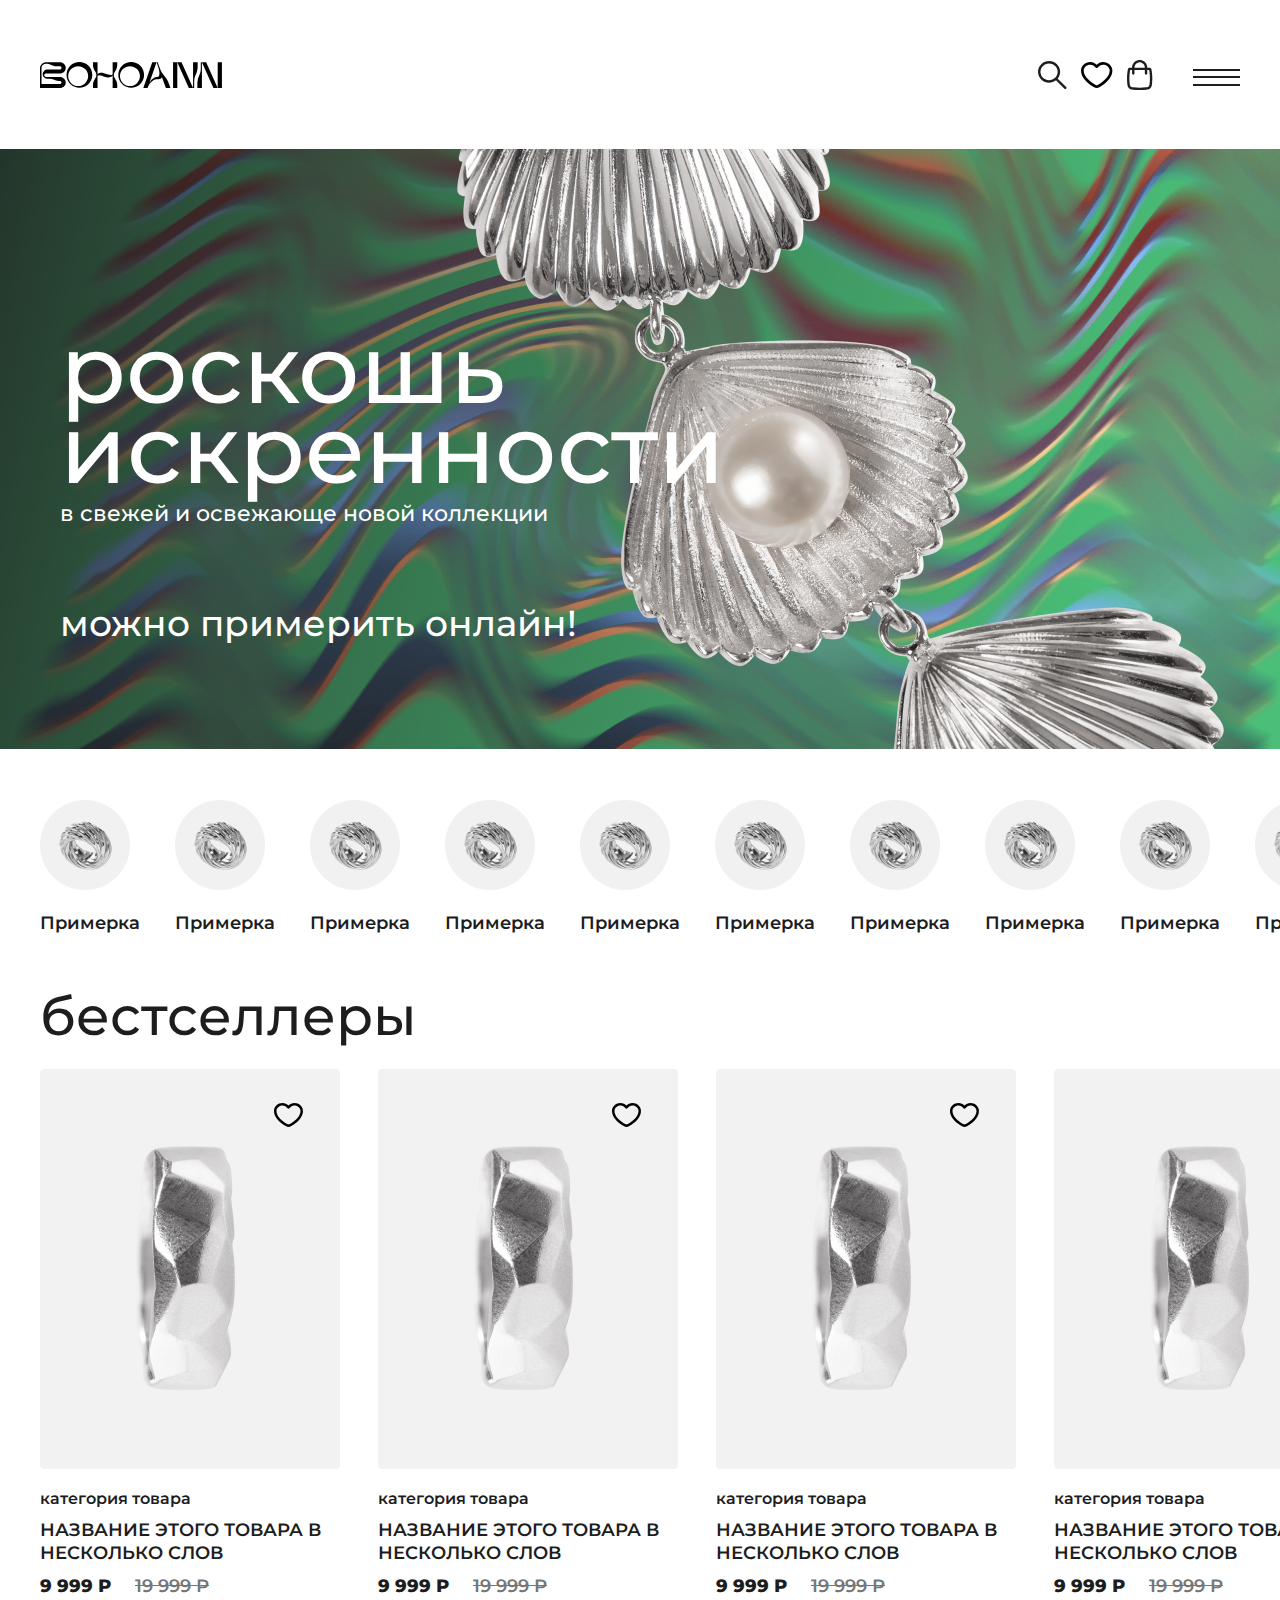
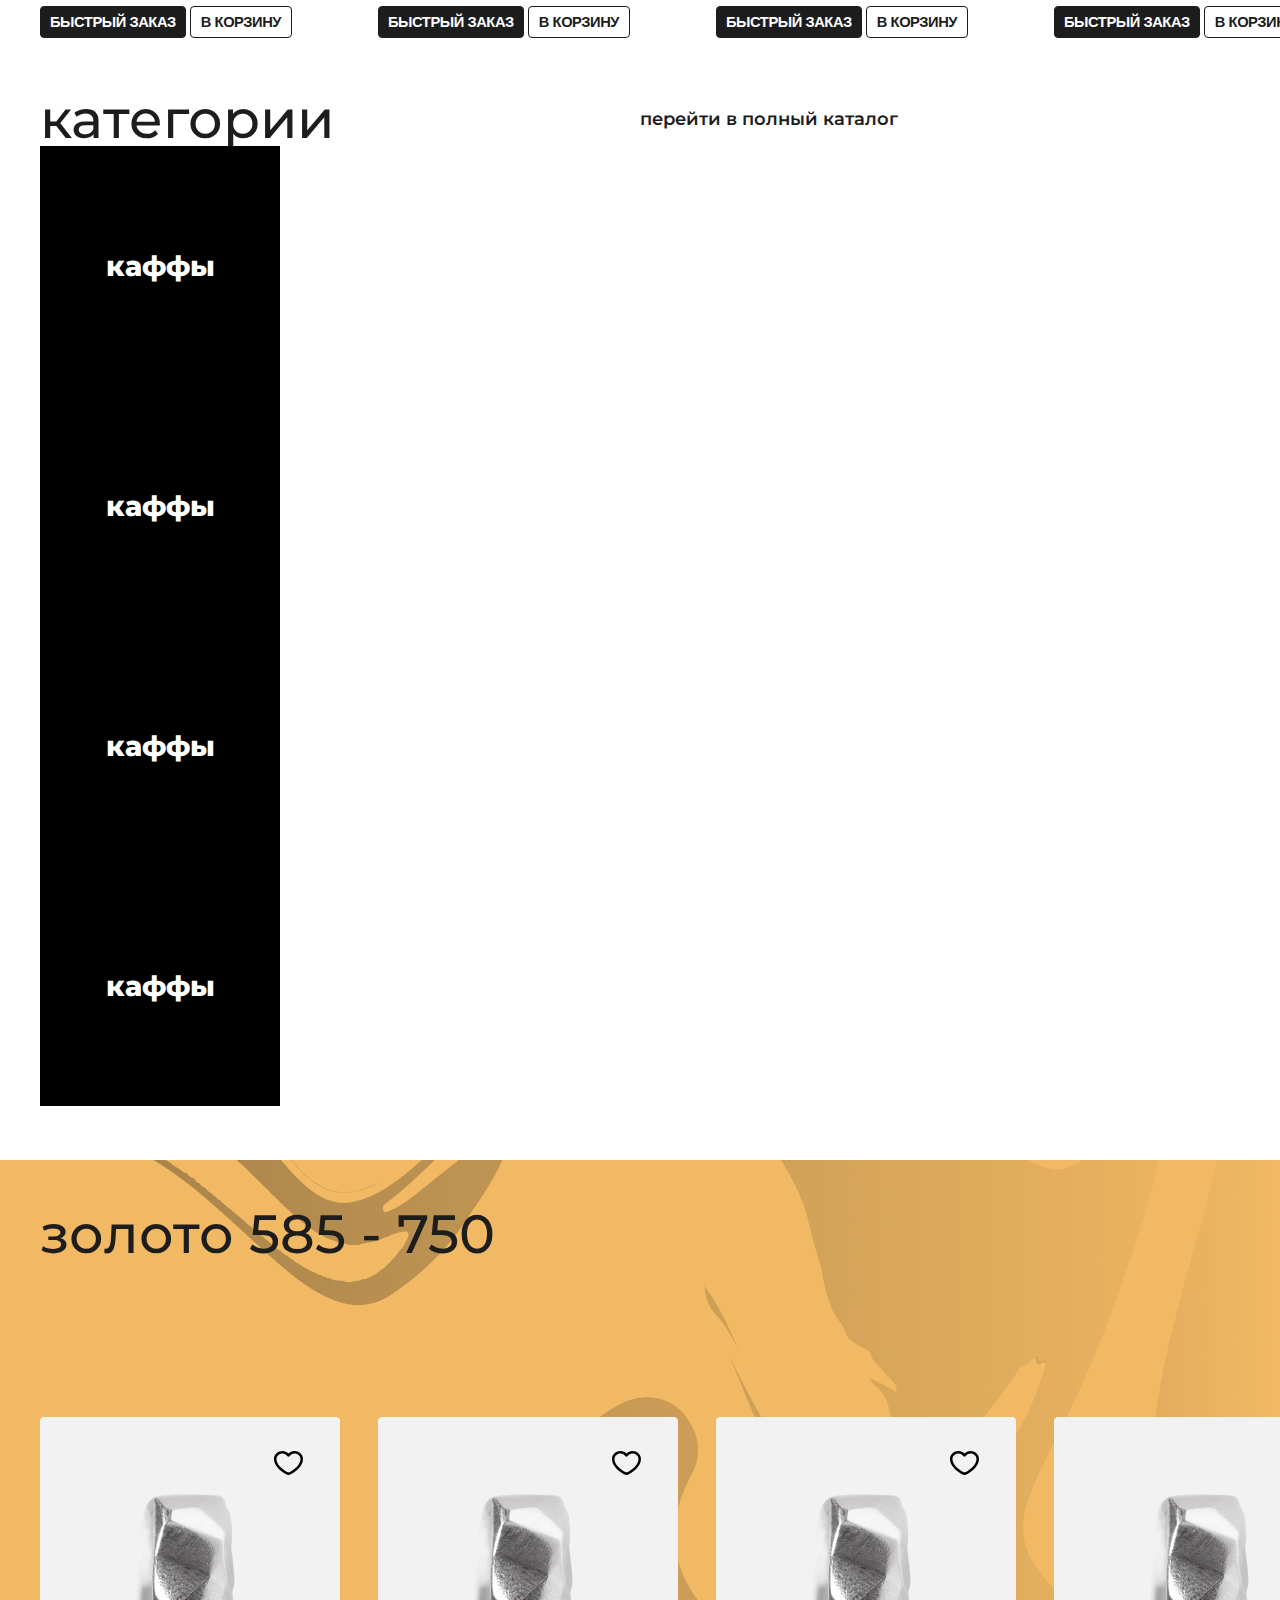
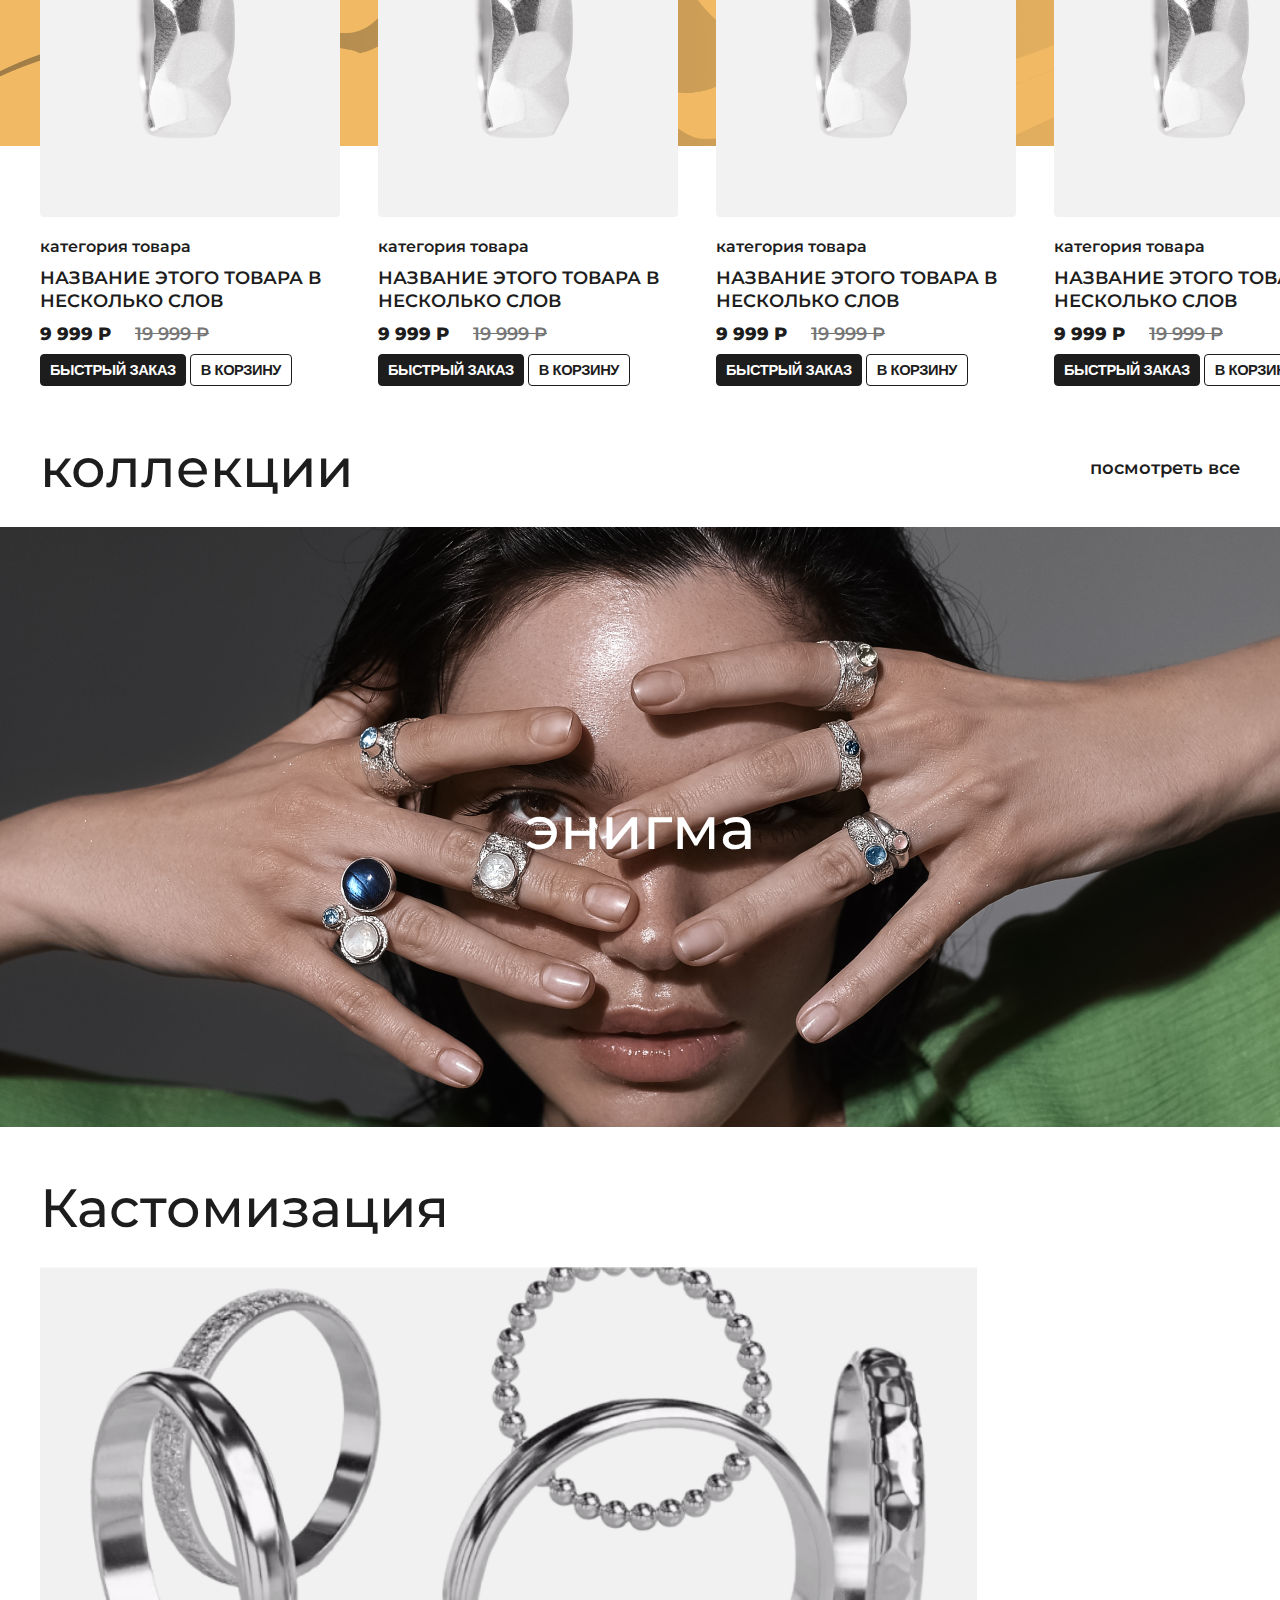
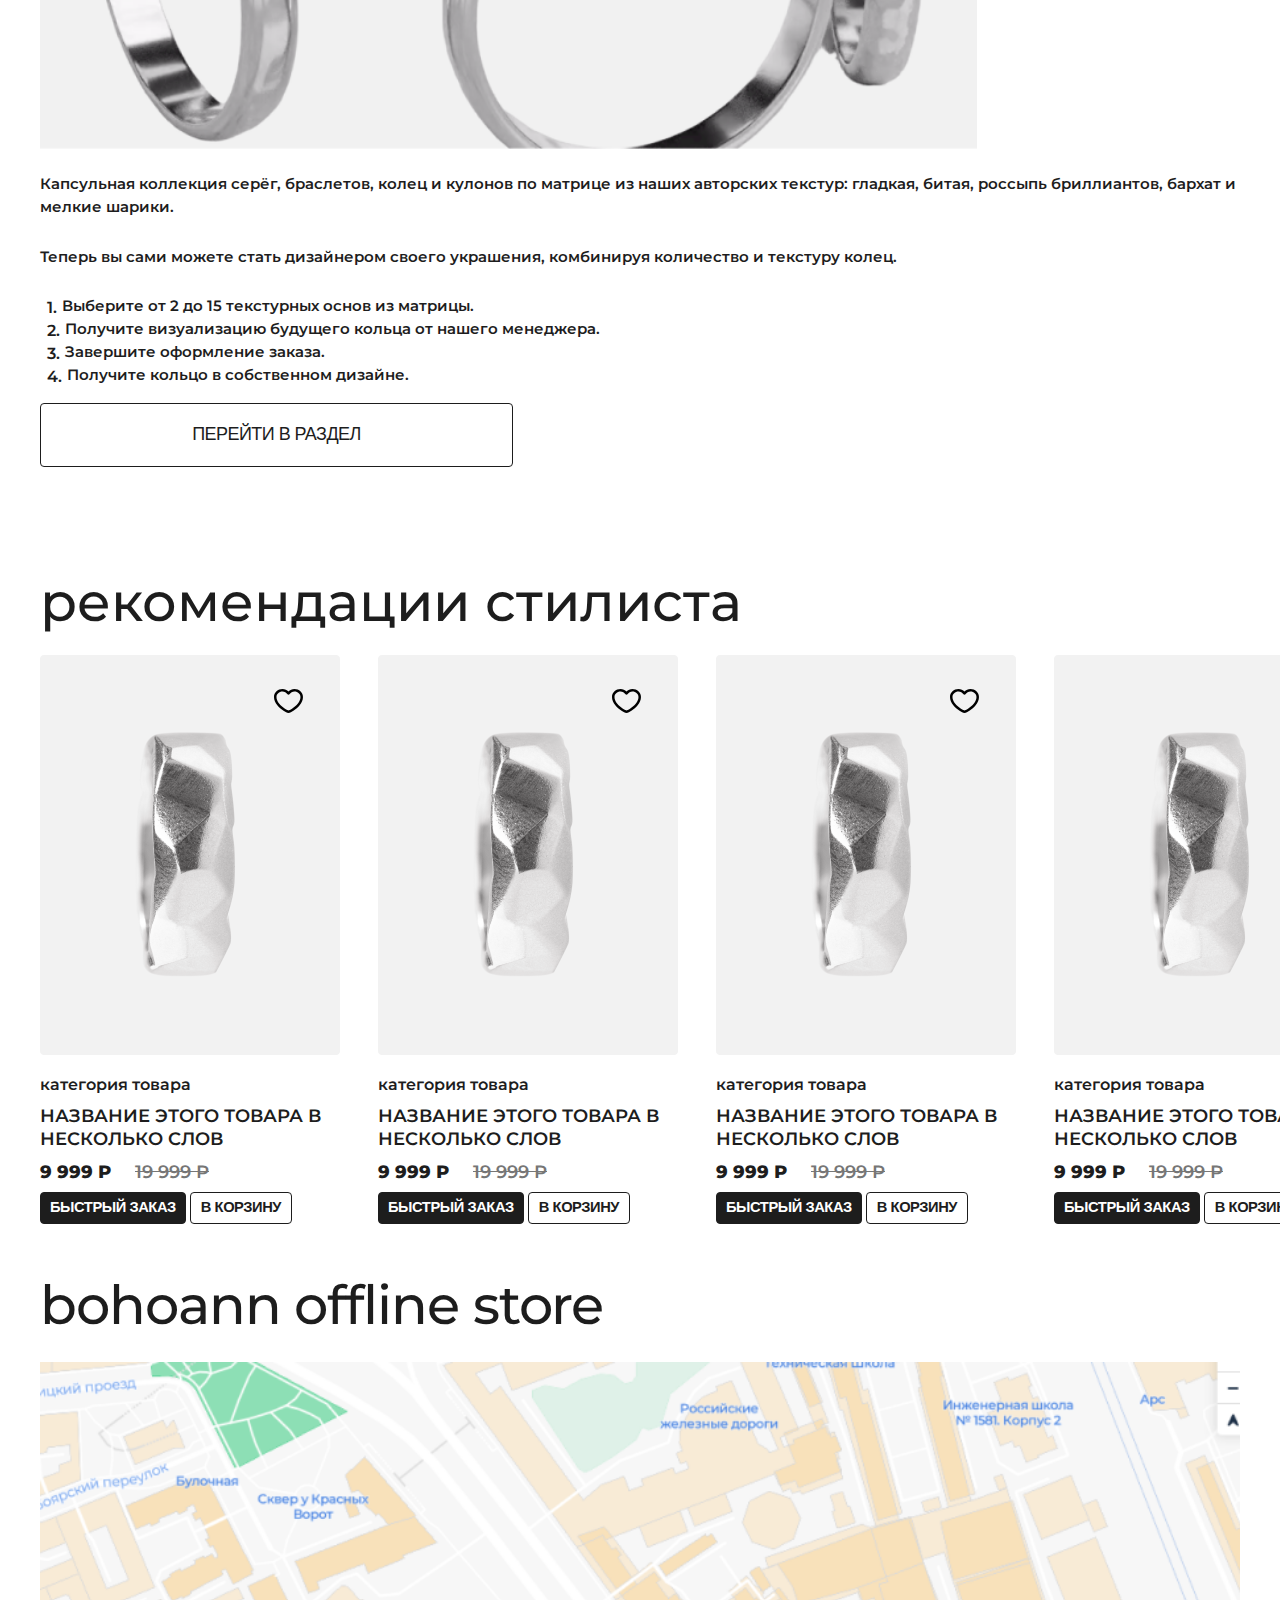
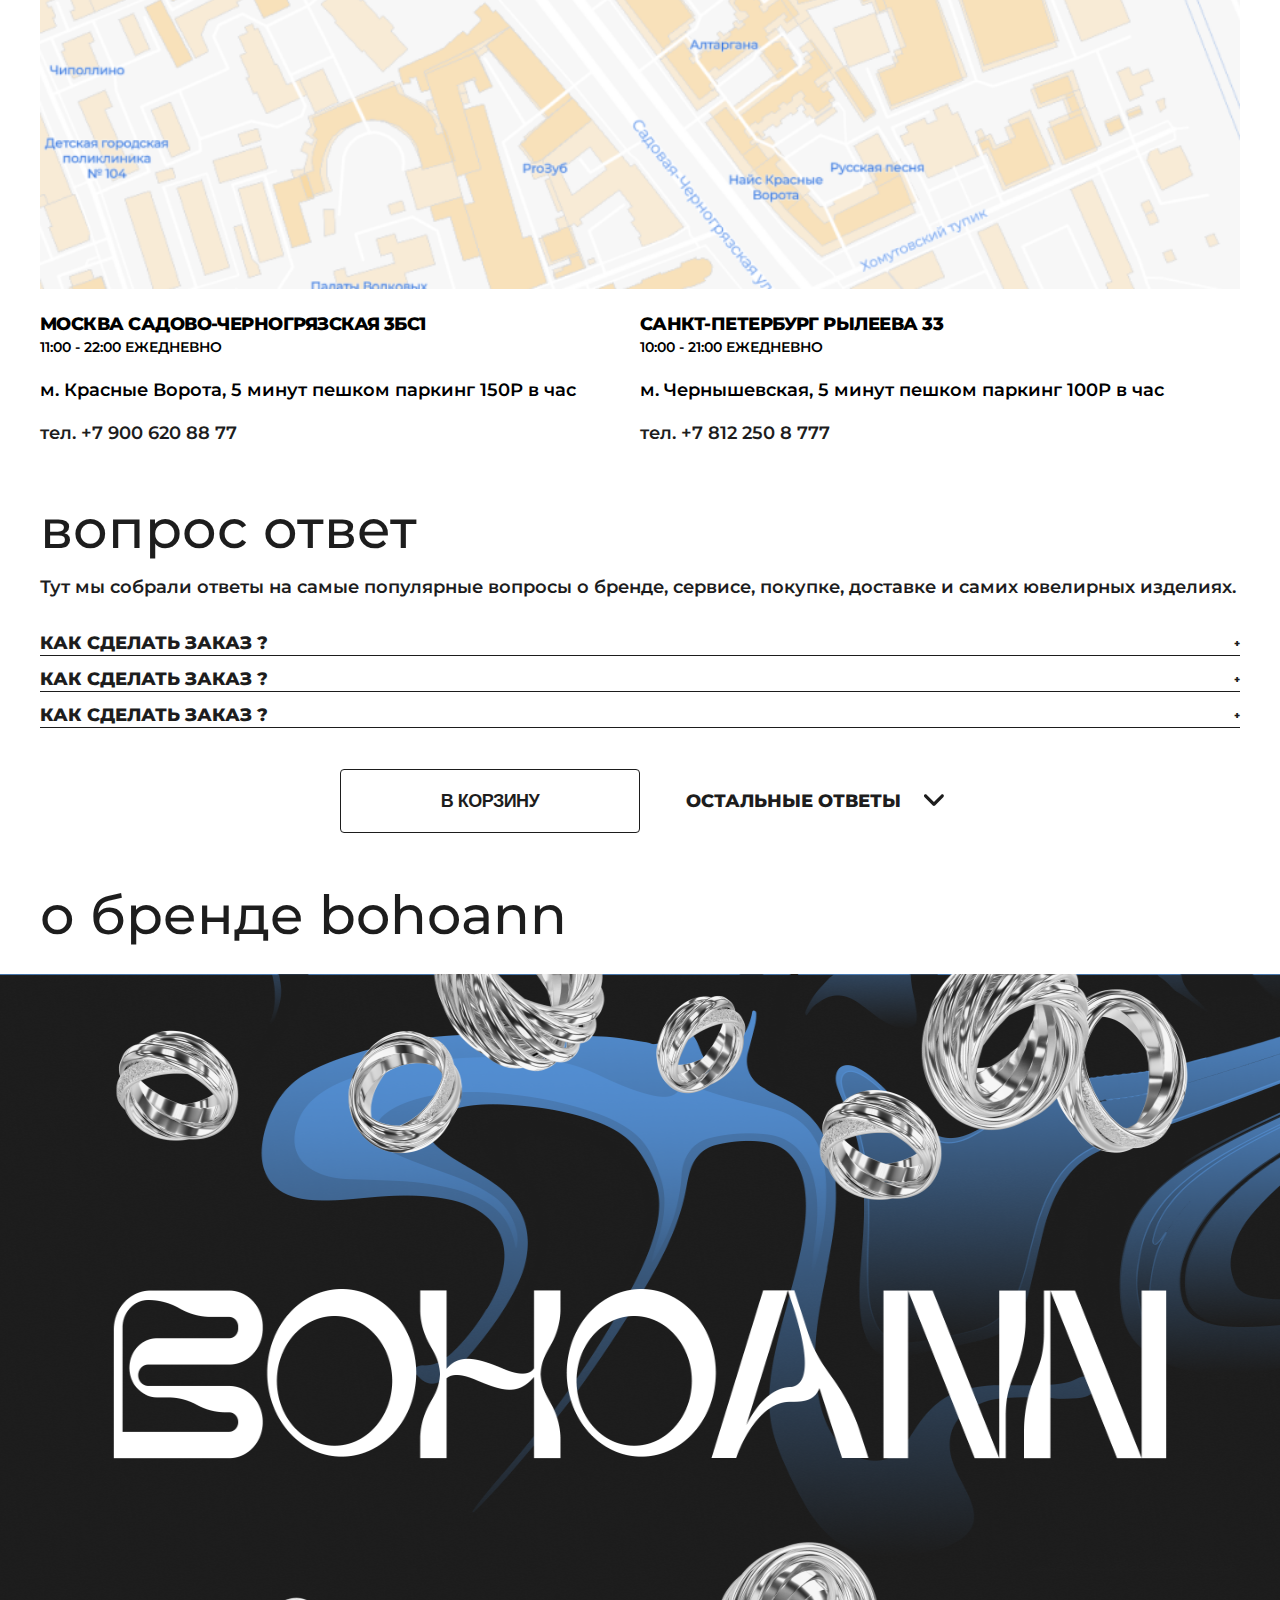
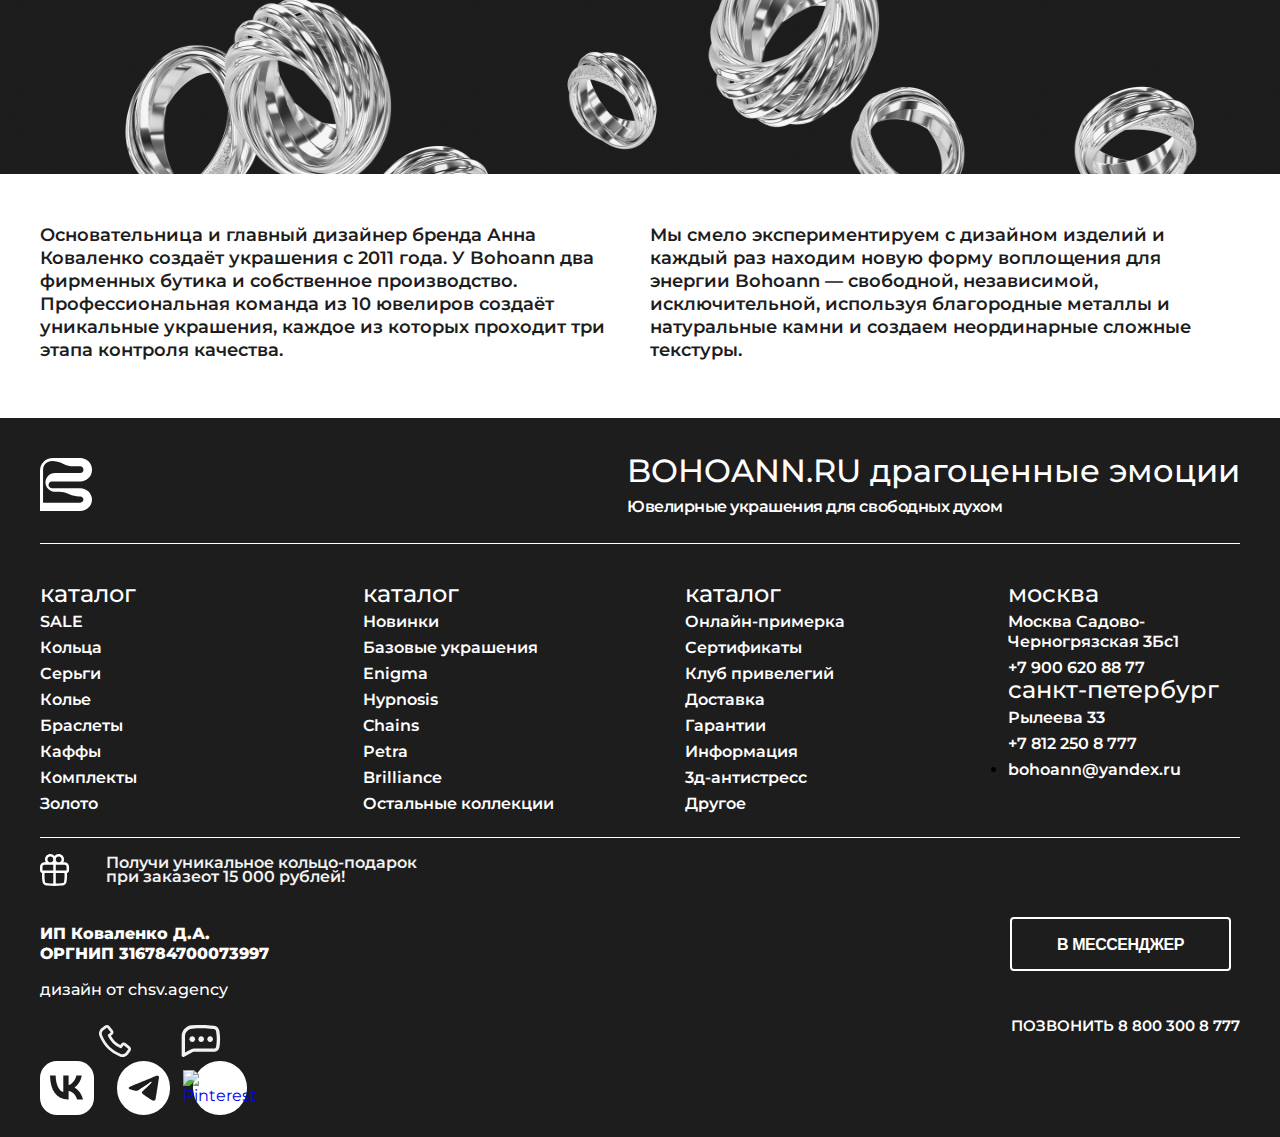
==== commit 9297509f: "Add files via upload" ====
--- a/index.html
+++ b/index.html
@@ -7,7 +7,7 @@
 
 	<!-- style -->
 	<link rel="stylesheet" type="text/css" href="assets/style/style.css">
-
+	<link rel="stylesheet" type="text/css" href="assets/style/media.css">
 	<!-- fonts -->
 	<link rel="preconnect" href="https://fonts.googleapis.com">
 	<link rel="preconnect" href="https://fonts.gstatic.com" crossorigin>
@@ -63,6 +63,7 @@
 				<p>в свежей и освежающе новой коллекции</p>
 				<span>можно примерить онлайн!</span>
 			</div>
+			<div class="img"><img src="./assets/images/intro-1320.png" alt=""></div>
 		</div>
 	</div>
 
@@ -155,7 +156,7 @@
 							<s>19 999 Р</s>
 						</div>
 						<div class="buttons">
-							<a href="#"><button class="button black"><span>быстрый заказ</span></button></a>
+							<a href="#"><button class="button black">быстрый заказ</button></a>
 							<a href="#"><button class="button white">в корзину</button></a>
 						</div>
 					</div>
@@ -248,7 +249,7 @@
 		<div class="container">
 			<div class="goods__inner">
 				<div class="goods__header"><h1>категории </h1><a href="#">перейти в полный каталог</a><div class="googs__slick-arrows"></div></div>
-				<div class="cards">
+				<div class="categories__cards">
 					<div class="goods__item" style="background: url('./assets/images/black.png');">
 						<h3>каффы</h3>
 					</div>
@@ -270,7 +271,7 @@
 	<div class="goods gold">
 		<div class="container">
 			<div class="goods__inner">
-				<div class="goods__header"><h1>бестселлеры</h1><div class="googs__slick-arrows"></div></div>
+				<div class="goods__header"><h1>золото 585 - 750</h1><div class="googs__slick-arrows"></div></div>
 				<div class="cards">
 					<div class="goods__item gold">
 						<div class="img">
@@ -598,6 +599,7 @@
 				<div class="content">
 					<div class="your-question">
 						<a href="#"><button class="button white">в корзину</button></a>
+						<div class="more__answers">Остальные ответы <img src="./assets/images/icons/arrow.svg" alt=""></div>
 					</div>
 					<div class="answers">
 						<p>Тут мы собрали ответы на самые популярные вопросы о бренде, сервисе, покупке, доставке и самих ювелирных изделиях.</p>
@@ -670,31 +672,25 @@
 									<a href="#">SALE</a>
 								</li>
 								<li>
-									<a href="#">SALE</a>
-								</li>
-								<li>
-									<a href="#">SALE</a>
-								</li>
-								<li>
-									<a href="#">SALE</a>
-								</li>
-								<li>
-									<a href="#">SALE</a>
-								</li>
-								<li>
-									<a href="#">SALE</a>
-								</li>
-								<li>
-									<a href="#">SALE</a>
-								</li>
-								<li>
-									<a href="#">SALE</a>
-								</li>
-								<li>
-									<a href="#">SALE</a>
-								</li>
-								<li>
-									<a href="#">SALE</a>
+									<a href="#">Кольца</a>
+								</li>
+								<li>
+									<a href="#">Серьги</a>
+								</li>
+								<li>
+									<a href="#">Колье</a>
+								</li>
+								<li>
+									<a href="#">Браслеты</a>
+								</li>
+								<li>
+									<a href="#">Каффы</a>
+								</li>
+								<li>
+									<a href="#">Комплекты</a>
+								</li>
+								<li>
+									<a href="#">Золото</a>
 								</li>
 							</ul>
 						</nav>
@@ -702,34 +698,28 @@
 							<h3>каталог</h3>
 							<ul>
 								<li>
-									<a href="#">SALE</a>
-								</li>
-								<li>
-									<a href="#">SALE</a>
-								</li>
-								<li>
-									<a href="#">SALE</a>
-								</li>
-								<li>
-									<a href="#">SALE</a>
-								</li>
-								<li>
-									<a href="#">SALE</a>
-								</li>
-								<li>
-									<a href="#">SALE</a>
-								</li>
-								<li>
-									<a href="#">SALE</a>
-								</li>
-								<li>
-									<a href="#">SALE</a>
-								</li>
-								<li>
-									<a href="#">SALE</a>
-								</li>
-								<li>
-									<a href="#">SALE</a>
+									<a href="#">Новинки</a>
+								</li>
+								<li>
+									<a href="#">Базовые украшения</a>
+								</li>
+								<li>
+									<a href="#">Enigma</a>
+								</li>
+								<li>
+									<a href="#">Hypnosis</a>
+								</li>
+								<li>
+									<a href="#">Chains</a>
+								</li>
+								<li>
+									<a href="#">Petra</a>
+								</li>
+								<li>
+									<a href="#">Brilliance</a>
+								</li>
+								<li>
+									<a href="#">Остальные коллекции</a>
 								</li>
 							</ul>
 						</nav>
@@ -737,36 +727,54 @@
 							<h3>каталог</h3>
 							<ul>
 								<li>
-									<a href="#">SALE</a>
-								</li>
-								<li>
-									<a href="#">SALE</a>
-								</li>
-								<li>
-									<a href="#">SALE</a>
-								</li>
-								<li>
-									<a href="#">SALE</a>
-								</li>
-								<li>
-									<a href="#">SALE</a>
-								</li>
-								<li>
-									<a href="#">SALE</a>
-								</li>
-								<li>
-									<a href="#">SALE</a>
-								</li>
-								<li>
-									<a href="#">SALE</a>
-								</li>
-								<li>
-									<a href="#">SALE</a>
-								</li>
-								<li>
-									<a href="#">SALE</a>
+									<a href="#">Онлайн-примерка</a>
+								</li>
+								<li>
+									<a href="#">Сертификаты</a>
+								</li>
+								<li>
+									<a href="#">Клуб привелегий</a>
+								</li>
+								<li>
+									<a href="#">Доставка</a>
+								</li>
+								<li>
+									<a href="#">Гарантии</a>
+								</li>
+								<li>
+									<a href="#">Информация</a>
+								</li>
+								<li>
+									<a href="#">3д-антистресс</a>
+								</li>
+								<li>
+									<a href="#">Другое</a>
 								</li>
 							</ul>
+						</nav>
+
+						<nav>
+							<h3>Москва</h3>
+							<ul>
+								<li>
+									<a href="#">Москва Садово-Черногрязская 3Бс1</a>
+								</li>
+								<li>
+									<a href="#">+7 900 620 88 77</a>
+								</li>
+							</ul>
+							<h3>Санкт-Петербург</h3>
+							<ul>
+								<li>
+									<a href="#">Рылеева 33</a>
+								</li>
+								<li>
+									<a href="#">+7 812 250 8 777</a>
+								</li>
+							</ul>
+							<li>
+								<a href="#">bohoann@yandex.ru</a>
+							</li>
 						</nav>
 					</div>
 					<div class="gift">
@@ -775,21 +783,22 @@
 					</div>
 				</div>
 				<div class="footer__contact">
-					<a href="#"><button class="button white">в мессенджер</button></a>
+					<a href="https://api.whatsapp.com/send/?phone=79045511166"><button class="button white">в мессенджер</button></a>
 					<a href="#" class="num">позвонить 8 800 300 8 777</a>
 					<div class="social">
-						<a href="#">
+						<a href="https://vk.com/bohoann">
 							<img src="./assets/images/icons/vk.svg" alt="vk">
 						</a>
-						<a href="#">
+						<a href="https://t.me/bohoannclub">
 							<img src="./assets/images/icons/telegram.svg" alt="telegram">
 						</a>
-						<a href="#">
+						<a href="https://ru.pinterest.com/bohoannjwl/">
 							<img src="./assets/images/icons/Pinterest.svg" alt="Pinterest">
 						</a>
 					</div>
 					<div class="designer">
-						<h3>ИП Коваленко Д.А. ОРГНИП 316784700073997</h3>
+						<h3>ИП Коваленко Д.А.</h3>
+						<h3>ОРГНИП 316784700073997</h3>
 						<p>дизайн от chsv.agency</p>
 						<div class="social">
 							<a href="#">
--- a/assets/style/style.css
+++ b/assets/style/style.css
@@ -0,0 +1,1003 @@
+* {
+	outline: 0;
+	padding: 0;
+	margin: 0;
+	border: 0;
+	box-sizing: border-box;
+}
+
+body{
+	font-family: 'Montserrat', sans-serif;
+}
+
+ol, ul {
+    list-style: none;
+}
+
+a{
+	text-decoration: none;
+}
+
+button{
+	cursor: pointer;
+}
+
+.button.black{
+	background: #1D1D1D;
+	border: 1px solid #1D1D1D;
+	border-radius: 4px;
+	font-weight: 800;
+	font-size: 14.7px;
+	line-height: 23px;
+	letter-spacing: -0.03em;
+	text-transform: uppercase;
+	color: #FFFFFF;
+
+	max-width: 166.74px;
+	height: 32px;
+	padding: 0 9px;
+}
+
+.button.white{
+	border: 1px solid #1D1D1D;
+	border-radius: 4px;
+	font-style: normal;
+	font-weight: 800;
+	font-size: 14.7px;
+	line-height: 23px;
+	letter-spacing: -0.03em;
+	text-transform: uppercase;
+	color: #1D1D1D;
+	padding: 0 10px;
+	max-width: 121px;
+	height: 32px;
+	background: transparent;
+}
+
+.container{
+	max-width: 1320px;
+	margin: 0 auto;
+}
+
+
+/*==================== header ====================*/
+
+header {
+
+}
+
+header .header__inner{
+	display: flex;
+	justify-content: space-between;
+	align-items: center;
+	padding: 60px 0 55px;
+}
+
+header nav{
+
+}
+
+header ul{
+	display: flex;
+}
+
+header li{
+	padding-left: 40px;
+}
+
+header li:last-child{
+	padding-left: 0;
+}
+
+header li a{
+	font-style: normal;
+	font-weight: 600;
+	font-size: 18px;
+	line-height: 23px;
+	text-transform: uppercase;
+	color: #1D1D1D;
+}
+
+header .logo {
+
+}
+
+header .icons{
+	display: flex;
+	align-items: center;
+	justify-content: space-between;
+	max-width: 115.32px;
+	width: 100%;
+}
+
+header .icons a{
+
+}
+
+header .icons img{
+
+}
+
+header .menu {
+
+}
+
+
+header .menu span{
+	font-weight: 600;
+	font-size: 18px;
+	line-height: 23px;
+	text-transform: uppercase;
+	color: #1D1D1D;
+}
+
+
+/*==================== intro ====================*/
+
+.intro {
+	background: url('../images/intro-1400_600.png');
+	background-repeat: no-repeat;
+	background-size: 100% 600px;
+	padding: 180px 0 110px;
+/*	display: flex;*/
+	position: relative;
+	overflow: hidden;
+}
+
+.intro img{
+	position: absolute;
+	top: 0;
+	right: -20px;
+}
+
+.intro .text {
+	max-width: 636px;
+	padding-left: 35px;
+}
+
+.intro .text h1{
+	font-weight: 500;
+	font-size: 96px;
+	line-height: 80px;
+	color: #FFFFFF;
+	padding-bottom: 14px;
+}
+
+.intro .text p{
+	font-weight: 500;
+	font-size: 22px;
+	line-height: 22px;
+	color: #FFFFFF;
+	font-weight: 500;
+	font-size: 22px;
+	line-height: 22px;
+	color: #FFFFFF;
+}
+
+.intro .text span{
+	font-weight: 500;
+	font-size: 36px;
+	line-height: 36px;
+	color: #FFFFFF;
+	padding-top: 80px;
+	display: block;
+}
+
+/*==================== offer ====================*/
+
+.offer {
+
+}
+
+.offer .offer__inner {
+	display: flex;
+	justify-content: space-between;
+	padding: 49px 0 0;
+}
+
+
+.offer .offer__item {
+	margin-right: 35px;
+}
+
+.offer .offer__item .img{
+
+}
+
+.offer .offer__item p{
+	font-style: normal;
+	font-weight: 600;
+	font-size: 18px;
+	line-height: 23px;
+	color: #1D1D1D;
+	padding-top: 18px;
+}
+
+.offer .offer__item img{
+
+}
+
+/*==================== goods 1 ====================*/
+
+.goods {
+	margin-top: 54px;
+}
+
+
+.goods .goods__inner {
+
+}
+
+
+.goods .goods__header {
+	display: flex;
+	align-items: center;
+	justify-content: space-between;
+}
+
+.goods .goods__header h1{
+	font-weight: 500;
+	font-size: 54px;
+	line-height: 54px;
+	text-transform: lowercase;
+	color: #1D1D1D;
+}
+
+
+.goods .cards {
+	display: flex;
+	margin-top: 26px;
+}
+
+
+.goods .goods__item {
+	max-width: 300px;
+	width: 100%;
+	position: relative;
+	margin-right: 38px;
+}
+
+.goods .goods__item .save{
+	position: absolute;
+	top: 34px;
+	right: 37px;
+	cursor: pointer;
+}
+
+.goods .goods__item > span{
+	font-weight: 600;
+	font-size: 16px;
+	line-height: 20px;
+	color: #1D1D1D;
+	display: block;
+	padding: 16px 0 10px;
+}
+
+.goods .goods__item > a{
+	display: block;
+	font-style: normal;
+	font-weight: 600;
+	font-size: 18px;
+	line-height: 23px;
+	text-transform: uppercase;
+	color: #1D1D1D;
+}
+
+.goods .goods__item .img {
+
+}
+
+
+.goods .goods__item .price {
+	padding: 10px 0 8px;
+}
+
+.goods .goods__item .price span{
+	font-weight: 800;
+	font-size: 18px;
+	line-height: 23px;
+	color: #1D1D1D;
+}
+
+.goods .goods__item .price s{
+	font-weight: 600;
+	font-size: 18px;
+	line-height: 23px;
+	color: #767676;
+	padding-left: 20px;
+}
+
+.goods .goods__item .buttons {
+
+}
+
+
+.goods .goods__item .button {
+
+}
+
+/*==================== categories ====================*/
+
+.goods.categories {
+
+}
+
+.goods.categories .goods__header > a{
+	font-weight: 600;
+	font-size: 18px;
+	line-height: 23px;
+	color: #1D1D1D;
+	padding-left: 70px;
+	text-align: left;
+}
+
+.goods.categories .goods__item {
+	width: 240px;
+	height: 240px;
+	display: flex;
+	justify-content: center;
+	align-items: center;
+	margin-right: 54px;
+}
+
+.goods.categories .goods__item:last-child{
+	margin-right: 0;
+}
+
+.goods.categories .goods__item h3{
+	font-weight: 800;
+	font-size: 28px;
+	line-height: 36px;
+	text-transform: lowercase;
+	color: #FFFFFF;
+}
+
+
+/*==================== goods ====================*/
+
+.goods.gold  {
+	
+	background: url('../images/gold-bg.png');
+	background-size: 100% 71%, cover;
+	background-repeat: no-repeat;
+	background-position: top;
+}
+
+.goods.gold .goods__header h1{
+	padding: 47px 0 130px;
+}
+
+/*==================== .slider-block ====================*/
+
+.slider-block {
+	margin-top: 55px;
+}
+
+
+.collections {
+
+}
+
+
+.slider-block__header {
+	padding-bottom: 32px;
+	display: flex;
+	align-items: center;
+	justify-content: space-between;
+}
+
+.slider-block__header h1{
+	font-weight: 500;
+	font-size: 54px;
+	line-height: 54px;
+	color: #1D1D1D;
+}
+
+.slider-block__header a{
+	font-weight: 600;
+	font-size: 18px;
+	line-height: 23px;
+	color: #1D1D1D;
+}
+
+
+.slider-block .content {
+
+}
+
+
+.slider-block.collections .slider__item {
+	height: 600px;
+	display: flex;
+	justify-content: center;
+	align-items: center;
+}
+
+.slider-block.collections .slider__item h3{
+	font-weight: 500;
+	font-size: 60px;
+	line-height: 61px;
+	color: #FFFFFF;
+}
+
+/*==================== customization ====================*/
+
+.customization {
+
+}
+
+.customization .customization__inner{
+	padding: 54px 0;
+}
+
+.customization .customization__inner .content{
+	display: flex;
+
+}
+
+.customization .customization__inner h1{
+	padding-bottom: 32px;
+	font-weight: 500;
+	font-size: 54px;
+	line-height: 54px;
+	color: #1D1D1D;
+}
+
+.customization .img {
+}
+
+.customization .img img{
+	width: 100%;
+}
+
+
+.customization .text {
+	max-width: 474px;
+	padding-left: 50px;
+	width: 100%;
+}
+
+.customization .text p{
+	font-weight: 600;
+	font-size: 14.7px;
+	line-height: 23px;
+	color: #1D1D1D;
+	padding-bottom: 27px;
+}
+
+.customization .text ul{
+	padding-left: 7px;
+}
+
+.customization .text li{
+	font-weight: 600;
+	font-size: 14.7px;
+	line-height: 20px;
+	color: #1D1D1D;
+	display: flex;
+}
+
+.customization .text ul span{
+	font-weight: 600;
+	font-size: 16px;
+	line-height: 23px;
+	color: #1D1D1D;
+	padding-right: 5px;
+	display: block;
+}
+
+
+.customization .button {
+	margin-top: 15px;
+	max-width: 473px;
+	width: 100%;
+	height: 64px;
+	font-weight: 400;
+	font-size: 18px;
+	line-height: 23px;
+}
+
+/*==================== contact ====================*/
+
+.contact {
+	padding: 54px 0 57px;
+}
+
+.contact h1{
+	font-weight: 500;
+	font-size: 54px;
+	line-height: 54px;
+	letter-spacing: -0.02em;
+	text-transform: lowercase;
+	color: #1D1D1D;
+}
+
+.contact .content {
+	display: flex;
+	justify-content: space-between;
+	padding-top: 30px;
+}
+
+.contact .text {
+	display: flex;
+	flex-direction: column;
+	justify-content: space-between;
+	height: 400px;
+	max-width: 334px;
+}
+
+.contact .map img{
+	width: 100%;
+}
+
+.contact .row-1 {
+
+}
+
+.contact .row-2 {
+
+}
+
+.contact .row-1 h2, .contact .row-2 h2{
+	font-weight: 800;
+	font-size: 18px;
+	line-height: 23px;
+	letter-spacing: -0.03em;
+	text-transform: uppercase;
+	color: #000000;
+	padding-bottom: 0px;
+}
+
+.contact .row-1 h4, .contact .row-2 h4{
+	font-weight: 600;
+	font-size: 14px;
+	line-height: 23px;
+	text-transform: uppercase;
+	color: #000000;
+}
+
+.contact .row-1 p, .contact .row-2 p{
+	font-weight: 600;
+	font-size: 18px;
+	line-height: 23px;
+	color: #000000;
+	padding-top: 20px;
+}
+
+.contact .row-1 a, .contact .row-2 a{
+	font-weight: 600;
+	font-size: 18px;
+	line-height: 23px;
+	color: #1D1D1D;
+	padding-top: 20px;
+	display: block;
+}
+
+.contact .row-1, .contact .row-2 {
+
+}
+
+
+
+/*==================== contact ====================*/
+
+.question-answer {
+
+}
+
+.question-answer h1{
+	font-weight: 500;
+	font-size: 54px;
+	line-height: 54px;
+	color: #1D1D1D;
+}
+
+
+.question-answer__inner {
+
+}
+
+.question-answer__inner .content{
+	display: grid;
+	grid-template-columns: 314px auto;
+	grid-column-gap: 75px;	
+	margin-top: 20px;
+}
+
+.question-answer .your-question {
+	display: flex;
+	flex-direction: column;
+	justify-content: flex-end;
+}
+
+.question-answer .your-question .more__answers{
+	display: flex;
+	margin: 0 auto;
+	cursor: pointer;
+	padding-top: 31px;
+	font-weight: 800;
+	font-size: 18px;
+	line-height: 23px;
+	text-transform: uppercase;
+	color: #1D1D1D;
+}
+
+.question-answer .your-question .more__answers img{
+	height: 20px;
+	transform: rotate(270deg);
+	margin-left: 27px;
+}
+
+.question-answer .your-question a{
+	width: 100%;
+}
+
+.question-answer .your-question button{
+	max-width: 314px;
+	width: 100%;
+	height: 64px;
+	font-weight: 600;
+	font-size: 18px;
+	line-height: 23px;
+}
+
+.question-answer .button {
+	cursor: pointer;
+}
+
+
+.question-answer .answers {
+
+}
+
+.question-answer .answers p{
+	font-weight: 600;
+	font-size: 18px;
+	line-height: 23px;
+	color: #1D1D1D;
+	padding-bottom: 21px;
+}
+
+.question-answer .answers__item {
+	position: relative;
+	cursor: pointer;
+}
+
+.question-answer .answers__item:after{
+	content: '';
+	width: 100%;
+	height: 1px;
+	background: #1D1D1D;
+	display: block;
+}
+
+.question-answer .question {
+	display: flex;
+	align-items: center;
+	justify-content: space-between;
+	padding-top: 12px;
+}
+
+.question-answer .question h3{
+	font-weight: 800;
+	font-size: 18px;
+	line-height: 23px;
+	text-transform: uppercase;
+	color: #1D1D1D;
+}
+
+.question-answer .question .button{
+	font-weight: 900;
+	font-size: 10px;
+	line-height: 23px;
+	text-align: center;
+	text-transform: uppercase;
+	color: #1D1D1D;
+}
+
+
+.question-answer .answer {
+	padding-top: 12px;
+	display: none;
+}
+
+.question-answer .answer.active{
+	display: block;
+}
+
+.question-answer .answer p{
+	font-weight: 500;
+	font-size: 18px;
+	line-height: 23px;
+	padding-bottom: 28px;
+	color: #1D1D1D;
+}
+
+/*==================== about-us__brend ====================*/
+
+.slider-block {
+
+}
+
+
+.about-us__brend {
+	margin-bottom: 56px;
+}
+
+
+.slider-block__header {
+
+}
+
+
+.about-us__brend .content {
+
+}
+
+
+.about-us__brend .slider__item {
+	width: 100%;
+}
+
+.about-us__brend .slider__item img{
+	height: 800px;
+	width: 100%;
+	margin: 0 auto;
+	display: flex;
+}
+
+
+.about-us__brend .text {
+	display: flex;
+	padding-top: 50px;
+}
+
+.about-us__brend .text p{
+	font-weight: 600;
+	font-size: 18px;
+	line-height: 23px;
+	color: #1D1D1D;
+}
+
+.about-us__brend .row-1{
+	padding-right: 40px;
+}
+
+
+.about-us__brend .row-1, .about-us__brend .row-2 {
+	width: 100%;
+}
+
+
+/*==================== footer ====================*/
+
+footer {
+	background: #1D1D1D;
+}
+
+footer .footer__inner {
+	display: flex;
+	justify-content: space-between;
+	padding: 37px 0 22px;
+}
+
+
+footer .footer__content {
+
+}
+
+
+footer .footer__content-header {
+	display: flex;
+	align-items: center;
+	justify-content: space-between;
+}
+
+footer .footer__content-header .logo > img{
+	padding-right: 91px;
+}
+
+footer .footer__content-header h1{
+	font-weight: 500;
+	font-size: 32px;
+	line-height: 32px;
+	color: #FFFFFF;
+}
+
+footer .footer__content-header p{
+	font-weight: 600;
+	font-size: 16px;
+	line-height: 20px;
+	letter-spacing: -0.03em;
+	color: #FFFFFF;
+	padding-top: 10px;
+}
+
+footer .footer__content > div:not(:last-child){
+	position: relative;
+}
+
+footer .footer__content > div:not(:last-child):after{
+	content: '';
+	width: 100%;
+	height: 1px;
+	background: #fff;
+	position: absolute;
+	bottom: 0;
+}
+
+footer .footer__content > div:not(:last-child):first-child:after{
+	bottom: -27px;
+}
+
+footer .footer__content > div:not(:last-child):nth-child(2):after{
+	bottom: -24px;
+}
+
+footer .logo {
+
+}
+
+
+footer .text {
+
+}
+
+
+footer .footer__navs {
+	padding-top: 65px;
+	display: flex;
+	justify-content: space-between;
+}
+
+footer .footer__navs h3{
+	font-weight: 500;
+	font-size: 24px;
+	line-height: 24px;
+	text-transform: lowercase;
+	color: #FFFFFF;
+}
+
+footer .footer__navs nav{
+	max-width: 232px;
+	width: 100%;
+}
+
+
+/*footer .footer__navs nav:last-child{
+	
+}*/
+
+footer .footer__navs ul{
+	
+}
+
+footer .footer__navs li{
+	padding-top: 6px;
+}
+
+footer .footer__navs a{
+	font-weight: 600;
+	font-size: 16px;
+	line-height: 20px;
+	color: #FFFFFF;
+}
+
+
+footer .gift {
+	display: flex;
+	align-items: center;
+	padding-top: 40px;
+}
+
+footer .gift img{
+
+}
+
+footer .gift p{
+	font-weight: 600;
+	font-size: 16px;
+	line-height: 14px;
+	color: #F2F2F2;
+	padding-left: 36px;
+	max-width: 355px;
+}
+
+footer .footer__contact {
+	max-width: 245px;
+	width: 100%;
+}
+
+footer .footer__contact > a:first-child{
+	width: 100%;
+	display: block;
+}
+
+footer .button.white {
+	width: 100%;
+	max-width: 221px;
+	height: 54px;
+	border: 2px solid #FFFFFF;
+	border-radius: 4px;
+	font-weight: 600;
+	font-size: 16px;
+	color: #FFFFFF;
+}
+
+
+footer .num {
+	font-weight: 600;
+	font-size: 15px;
+	line-height: 20px;
+	text-transform: uppercase;
+	color: #FFFFFF;
+	padding: 20px 0 42px;
+	display: block;
+}
+
+
+footer .footer__contact > .social, .footer__content-header > .social {
+	display: flex;
+}
+
+footer .footer__contact > .social a, .footer__content-header > .social a{
+	width: 53.53px;	
+	display: flex;
+	justify-content: center;
+	align-items: center;
+	height: 53.53px;
+	background: #FFFFFF;
+	border-radius: 50%;
+	margin-left: 23px;
+}
+
+footer .footer__contact > .social a:first-child, .footer__content-header > .social a:first-child{
+	border-radius: 17px;
+	margin-left: 0;
+}
+
+footer .designer {
+	padding-top: 45px;
+}
+
+footer .designer h3{
+	font-weight: 800;
+	font-size: 16px;
+	line-height: 20px;
+	color: #FFFFFF;
+}
+
+footer .designer p{
+	font-weight: 500;
+	font-size: 16px;
+	line-height: 20px;
+	color: #FFFFFF;
+	padding-top: 16px;
+}
+
+footer .designer > .social, footer .gift > .social  {
+	display: flex;
+	margin: 25px auto 0;
+	max-width: 121.1px;
+	width: 100%;
+	justify-content: space-between;
+}
+
+.googs__slick-arrows{
+	display: flex;
+	max-width: 106px;
+	width: 100%;
+	justify-content: space-between;
+}
+
+.slick-prev, .slick-next{
+	position: static !important;
+}
+
+.slick-prev:before{
+	content: url('../images/icons/arrow.svg') !important;
+}
+
+.slick-next:before{
+	content: url('../images/icons/arrow-next.svg') !important;
+}--- a/assets/style/media.css
+++ b/assets/style/media.css
@@ -0,0 +1,346 @@
+@media screen and (max-width: 1370px){
+
+	.container{
+		margin: 0 40px;
+	}
+
+	.intro .text{
+		position: relative;
+		z-index: 10;
+	}
+
+	header nav{
+		display: none;
+	}
+	header .header__inner{
+		justify-content: flex-start;
+	}
+
+	header .icons{
+		margin-left: auto;
+	}
+
+	header .menu{
+		max-width: 47px;
+		height: 17px;
+		position: relative;
+		margin-left: 40px;
+	}
+	header .menu span{
+		font-size: 0;
+		display: block;
+		width: 47px;
+		height: 2.2px;
+		background: #1D1D1D;
+	}
+	header .menu span:before, header .menu span:after{
+		content: '';
+		display: block;
+		width: 47px;
+		height: 2px;
+		background: #1D1D1D;
+		position: absolute;
+	}
+	header .menu span:before{
+		top: 7px;
+	}
+	header .menu span:after{
+		bottom: 0;
+	}
+
+	.customization .customization__inner .content, .contact .content, footer .footer__inner{
+		flex-direction: column;
+	}
+	.customization .customization__inner .content .img{
+		max-width: 937px;
+	}
+	.customization .text{
+		padding: 20px 0 0 0;
+		max-width: 100%;
+	}
+
+	 .contact .content .map{
+	 	order: -1;
+	 	margin-bottom: 20px;
+	 }
+	.contact .content .text{
+		height: auto;
+		max-width: 100%;
+		flex-direction: row;
+	}
+	.contact .content .text > div{
+		width: 100%;
+	}
+	.question-answer__inner .content{
+		grid-template-columns: 2fr;
+	}
+	.question-answer .answers{
+		order: -1;
+	}
+	.question-answer .your-question{
+		flex-direction: row;
+		justify-content: center;
+		align-items: center;
+		padding-top: 41px;
+		max-width: 600px;
+		width: 100%;
+		margin: 0 auto;
+	}
+	.question-answer .your-question .more__answers{
+		padding-top: 0;
+	}
+	.question-answer .your-question .more__answers{
+		width: 100%;
+		justify-content: flex-end;
+	}
+
+	.intro .text {
+		padding-left: 20px;
+	}
+
+
+	footer .footer__contact{
+		display: grid;
+		grid-template-columns: 2fr 2fr;
+		max-width: 100%;
+		padding-top: 31px;
+	}
+	footer .footer__contact .gift{
+		grid-column: 1/3;
+	}
+	footer .designer{
+		grid-column: 1/2;
+		grid-row: 1/3;
+		max-width: 240px;
+		padding-top: 7px;
+	}
+	footer .num{
+		grid-column: 2/3;
+		grid-row: 2;
+		padding: 19px 0 0 0;
+	}
+	footer .footer__contact > a:first-child, footer .num{
+		margin-left: auto;
+		max-width: 230px;;
+	}
+	footer .gift > .social{
+		margin: 0;
+		margin-left: auto;
+
+	}
+	footer .footer__content-header .logo > img{
+		padding-right: 40px;
+	}
+}
+
+
+@media screen and (max-width: 768px){
+	.container{
+		margin: 0 22px;
+	}
+	header .menu{
+		width: 34px;
+		height: 16px;
+		margin-left: 16px;
+	}
+	header .menu span, header .menu span:before, header .menu span:after{
+		width: 34px;
+	}
+	header .icons img{
+		width: 20px;
+	}
+	header .icons{
+		max-width: 84px;
+	}
+
+	.intro .text{
+		display: flex;
+		flex-direction: column;
+		max-width: 295px;
+	}
+
+	.intro .text h1{
+		font-size: 45px;
+		line-height: 35px;
+		padding-top: 27px;
+	}
+	.intro .text p{
+		font-size: 22px;
+		order: -1;
+	}
+
+	.offer .offer__item img{
+		width: 60px;
+		height: 60px;
+	}
+	.offer .offer__item{
+		margin-right: 25px;
+	}
+	.offer .offer__item p{
+		font-size: 10px;
+	}
+
+	.goods .goods__header h1{
+		font-size: 26px;
+	}
+
+	.slick-prev, .slick-next{
+		transform: scale(.5) !important;
+	}
+	.googs__slick-arrows{
+		max-width: 46.21px;
+	}
+
+	.goods .goods__item{
+		max-width: 120px;
+	}
+	.goods .goods__item img{
+		width: 100%;
+	}
+	.goods .goods__item > span{
+		font-weight: 600;
+		font-size: 10px;
+		line-height: 13px;
+	}
+	.goods .goods__item > a{
+		font-size: 12px;
+		line-height: 15px;
+	}
+	.goods .goods__item .price span, .goods .goods__item .price s{
+		font-size: 10px;
+		line-height: 13px;
+	}
+
+	.button.black{
+		font-size: 8px;
+		padding: 2px 9px;
+		max-width: 99px;
+		height: 20px;
+		line-height: 13px;
+	}
+
+	.goods .goods__item .button.white{
+		font-size: 0;
+		border: none;
+		padding: 0;
+		background: url('../images/icons/basket-black.svg');
+		width: 14.91px;
+height: 18px;
+	}
+
+	.goods.categories .goods__header *:not(h1){
+		display: none;
+	}
+
+	.goods.gold .goods__header h1{
+		padding: 16px 0 193px
+	}
+	.goods.gold .goods__header{
+		align-items: flex-start;
+	}
+	.goods.gold .goods__header .googs__slick-arrows{
+		margin-top: 30px;
+	}
+
+	.goods .goods__item .save{
+		
+		top: 23px;
+    	right: 12px;
+	}
+	.goods .goods__item .save svg{
+		width: 16.9px;
+		height: 14px;
+	}
+	.goods.gold{
+		background-size: 100% 100%, cover;
+		padding-bottom: 33px;
+	}
+	.slider-block.collections .slider__item{
+		  height: 200px;
+	}
+	.slider-block.collections .slider__item h3{
+		font-weight: 800;
+		font-size: 18px;
+		line-height: 23px;
+		padding: 16px 0 0 20px;
+	}
+	.slider-block.collections .slider__item{
+		display: block;
+	}
+
+	.slider-block__header h1{
+		font-weight: 500;
+		font-size: 28px;
+		line-height: 28px;
+	}
+	.slider-block__header a{
+		font-weight: 600;
+		font-size: 12px;
+		line-height: 15px;
+	}
+	.customization .button{
+		height: 44px;
+		font-size: 12px;
+		line-height: 15px;
+	}
+	.customization .text p:last-child, .customization .text ul{
+		display: none;
+	}
+	.contact h1{
+		font-size: 28px;
+		line-height: 28px;
+	}
+	.contact .content .text, .about-us__brend .text{
+		flex-direction: column;
+	}
+
+	.question-answer h1{
+		font-size: 28px;
+		line-height: 28px;
+	}
+	.question-answer .answers p{
+		font-size: 12px;
+		line-height: 15px;
+	}
+	.question-answer .question h3{
+		font-size: 12px;
+		line-height: 15px;
+	}
+	.question-answer .your-question button{
+		font-size: 12px;
+		line-height: 15px;
+		max-width: 153px;
+		height: 44px;
+	}
+	.question-answer .your-question .more__answers{
+		font-size: 12px;
+		line-height: 19px;
+	}
+	.question-answer .your-question .more__answers img{
+		width: 8.11px;
+	}
+
+	.about-us__brend .text p{
+		font-size: 10px;
+		line-height: 15px;
+	}
+	.about-us__brend .text{
+		padding-top: 27px;
+	}
+	.about-us__brend .text p{
+		padding-bottom: 20px;
+	}
+	.about-us__brend{
+		margin-bottom: 30px;
+	}
+
+	footer .footer__navs{
+		display: grid;
+		grid-template-columns: 2fr 2fr 2fr;
+	}
+
+	footer .footer__navs nav:last-child{
+		grid-column: 1/4;
+		display: flex;
+	}
+}